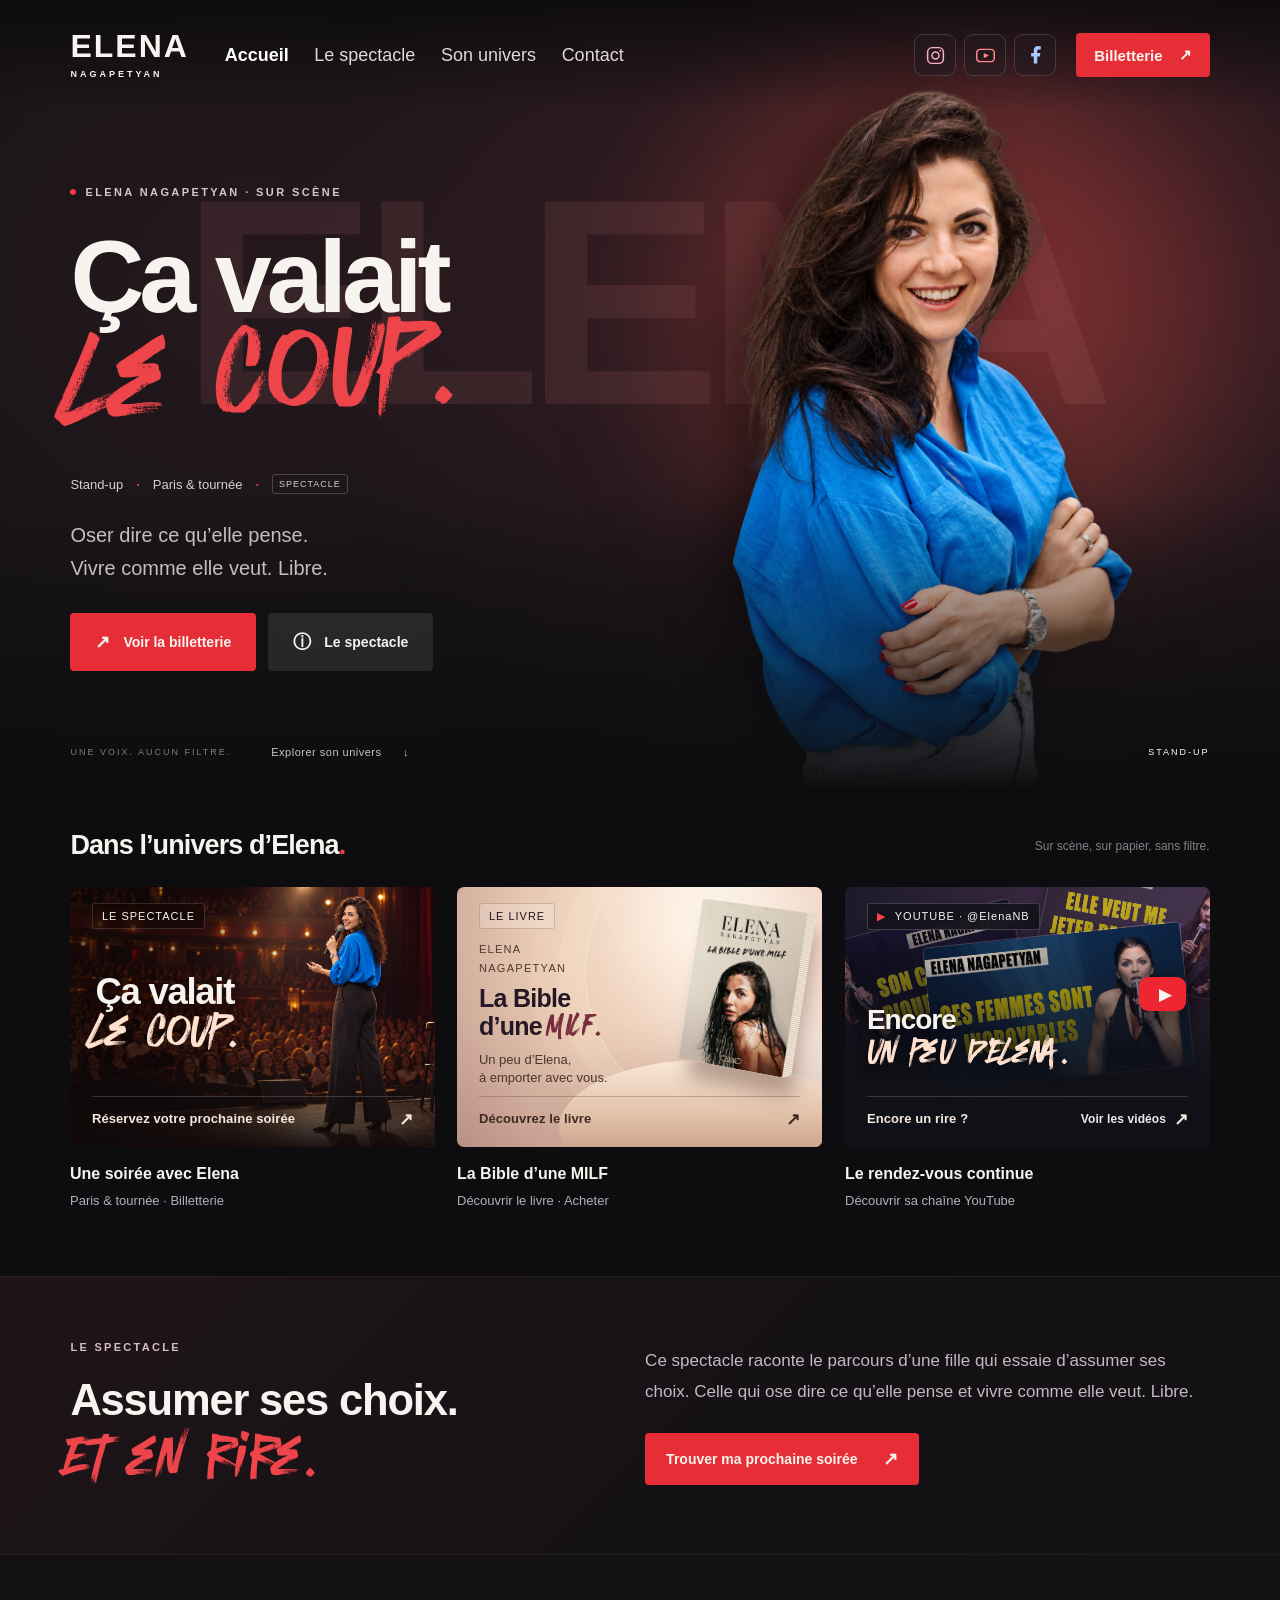
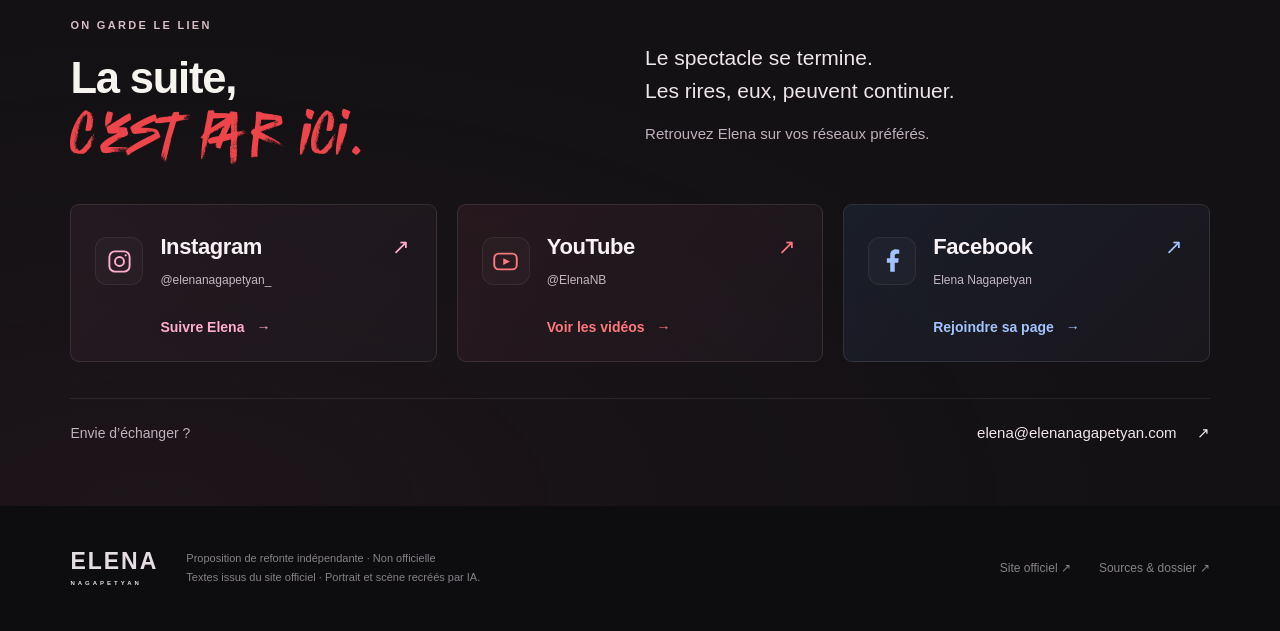
==== site/index.html @ 3b4ee620 "[Sol · GPT-6 · 19/09/2026] Agrandir la navigation et ajouter les réseaux en haut" ====
<!doctype html>
<html lang="fr"><head><meta charset="utf-8"><meta name="viewport" content="width=device-width,initial-scale=1"><meta name="robots" content="noindex,nofollow"><meta name="description" content="Une proposition créative autour de l’univers d’Elena Nagapetyan."><title>Elena — Ça valait le coup · Concept</title><link rel="stylesheet" href="style.css?v=header-10"></head>
<body>
<a class="skip" href="#spectacle">Aller au contenu</a>
<header><a class="brand" href="#accueil" aria-label="Elena, accueil">ELENA<span>NAGAPETYAN</span></a><nav aria-label="Navigation principale"><a class="active" href="#accueil">Accueil</a><a href="#spectacle">Le spectacle</a><a href="#univers">Son univers</a><a href="#contact">Contact</a></nav><div class="header-actions"><div class="header-socials" aria-label="Réseaux sociaux"><a class="header-social header-instagram" href="https://www.instagram.com/elenanagapetyan_/" target="_blank" rel="noopener noreferrer" aria-label="Elena sur Instagram" title="Elena sur Instagram"><svg aria-hidden="true" viewBox="0 0 24 24" fill="none" stroke="currentColor" stroke-width="1.7"><rect x="3" y="3" width="18" height="18" rx="5"/><circle cx="12" cy="12" r="4"/><circle cx="17.5" cy="6.5" r="1" fill="currentColor" stroke="none"/></svg></a><a class="header-social header-youtube" href="https://www.youtube.com/@ElenaNB" target="_blank" rel="noopener noreferrer" aria-label="Elena sur YouTube" title="Elena sur YouTube"><svg aria-hidden="true" viewBox="0 0 24 24" fill="none" stroke="currentColor" stroke-width="1.7"><rect x="2" y="5" width="20" height="14" rx="4"/><path d="m10 9 6 3-6 3Z" fill="currentColor" stroke="none"/></svg></a><a class="header-social header-facebook" href="https://www.facebook.com/p/Elena-Nagapetyan-100076068015422/" target="_blank" rel="noopener noreferrer" aria-label="Elena sur Facebook" title="Elena sur Facebook"><svg aria-hidden="true" viewBox="0 0 24 24" fill="none" stroke="currentColor" stroke-width="1.7"><path d="M14 21v-8h3l.5-4H14V7c0-1 .4-2 2-2h2V1.5A25 25 0 0 0 15 1c-3 0-5 2-5 5v3H7v4h3v8Z" fill="currentColor" stroke="none"/></svg></a></div><a class="tickets" href="https://linktr.ee/elenanb" target="_blank" rel="noopener noreferrer">Billetterie <span>↗</span></a></div></header>
<main><section class="hero" id="accueil"><div class="glow"></div><div class="backword" aria-hidden="true">ELENA</div><img class="portrait" src="assets/elena-hd.png" alt="Elena Nagapetyan" fetchpriority="high"><div class="hero-shade"></div><div class="hero-content"><p class="eyebrow"><span></span> ELENA NAGAPETYAN · SUR SCÈNE</p><h1><span>Ça valait</span><br><em>le coup.</em></h1><div class="metadata"><span>Stand-up</span><b>·</b><span>Paris & tournée</span><b>·</b><span class="tag">SPECTACLE</span></div><p class="intro">Oser dire ce qu’elle pense.<br>Vivre comme elle veut. Libre.</p><div class="actions"><a class="button primary" href="https://linktr.ee/elenanb" target="_blank" rel="noopener noreferrer"><span>↗</span> Voir la billetterie</a><a class="button secondary" href="#spectacle"><span>ⓘ</span> Le spectacle</a></div></div><div class="hero-bottom"><span>UNE VOIX. AUCUN FILTRE.</span><a href="#univers">Explorer son univers <span>↓</span></a><span class="index">STAND-UP</span></div></section>
<section class="catalog section" id="univers"><div class="section-heading"><h2>Dans l’univers d’Elena<span>.</span></h2><span>Sur scène, sur papier, sans filtre.</span></div><div class="cards"><a class="card stage" href="https://linktr.ee/elenanb" target="_blank" rel="noopener noreferrer"><div class="card-art"><span class="pill">LE SPECTACLE</span><img class="scene-photo" src="assets/elena-scene.png" alt="Illustration générée d’Elena debout sur scène face à une salle de spectacle" loading="lazy"><span class="scene-shade" aria-hidden="true"></span><div class="card-title">Ça valait<br><em>le coup.</em></div><span class="card-cta">Réservez votre prochaine soirée <span aria-hidden="true">↗</span></span></div><div class="card-caption"><h3>Une soirée avec Elena</h3><p>Paris & tournée · Billetterie</p></div></a><a class="card book" href="https://www.interforum.fr/Affiliations/accueil.do?refLivre=9782749964133&amp;refEditeur=132&amp;type=P" target="_blank" rel="noopener noreferrer"><div class="card-art"><span class="pill">LE LIVRE</span><span class="book-orbit" aria-hidden="true"></span><span class="book-plinth" aria-hidden="true"></span><div class="book-copy"><span>ELENA<br>NAGAPETYAN</span><strong>La Bible<br><span>d’une <em>MILF.</em></span></strong><small>Un peu d’Elena,<br>à emporter avec vous.</small></div><div class="book-object"><img src="assets/livre-couverture.jpg" alt="Couverture originale de La Bible d’une MILF, Elena Nagapetyan, éditions Michel Lafon" loading="lazy"></div><span class="card-cta">Découvrez le livre <span aria-hidden="true">↗</span></span></div><div class="card-caption"><h3>La Bible d’une MILF</h3><p>Découvrir le livre · Acheter</p></div></a><a class="card video" href="https://www.youtube.com/@ElenaNB" target="_blank" rel="noopener noreferrer"><div class="card-art"><div class="youtube-mosaic" aria-hidden="true"><img class="yt-back" src="assets/youtube-2.jpg" alt="" loading="lazy"><img class="yt-side" src="assets/youtube-3.jpg" alt="" loading="lazy"><img class="yt-front" src="assets/youtube-1.jpg" alt="" loading="lazy"></div><span class="video-shade" aria-hidden="true"></span><span class="pill youtube-label"><span>▶</span> YOUTUBE · @ElenaNB</span><span class="play" aria-hidden="true">▶</span><div class="video-type">Encore<br><em>un peu d’Elena.</em></div><span class="card-cta">Encore un rire ? <span class="cta-action">Voir les vidéos</span> <span aria-hidden="true">↗</span></span></div><div class="card-caption"><h3>Le rendez-vous continue</h3><p>Découvrir sa chaîne YouTube</p></div></a></div></section>
<section class="story section" id="spectacle"><div><p class="eyebrow">LE SPECTACLE</p><h2>Assumer ses choix.<br><em>Et en rire.</em></h2></div><div class="story-copy"><p>Ce spectacle raconte le parcours d’une fille qui essaie d’assumer ses choix. Celle qui ose dire ce qu’elle pense et vivre comme elle veut. Libre.</p><a class="button primary story-booking" href="https://linktr.ee/elenanb" target="_blank" rel="noopener noreferrer">Trouver ma prochaine soirée <span aria-hidden="true">↗</span></a></div></section>
<section class="contact section" id="contact"><div class="contact-heading"><p class="eyebrow">ON GARDE LE LIEN</p><h2>La suite,<br><em>c’est par ici.</em></h2></div><p class="contact-intro">Le spectacle se termine.<br>Les rires, eux, peuvent continuer.<span>Retrouvez Elena sur vos réseaux préférés.</span></p><div class="socials" aria-label="Retrouver Elena sur les réseaux sociaux"><a class="social-link social-instagram" href="https://www.instagram.com/elenanagapetyan_/" target="_blank" rel="noopener noreferrer"><span class="social-icon" aria-hidden="true"><svg viewBox="0 0 24 24" fill="none" stroke="currentColor" stroke-width="1.7"><rect x="3" y="3" width="18" height="18" rx="5"/><circle cx="12" cy="12" r="4"/><circle cx="17.5" cy="6.5" r="1" fill="currentColor" stroke="none"/></svg></span><span class="social-name">Instagram</span><span class="social-handle">@elenanagapetyan_</span><span class="social-arrow" aria-hidden="true">↗</span><span class="social-invite">Suivre Elena <span aria-hidden="true">→</span></span></a><a class="social-link social-youtube" href="https://www.youtube.com/@ElenaNB" target="_blank" rel="noopener noreferrer"><span class="social-icon" aria-hidden="true"><svg viewBox="0 0 24 24" fill="none" stroke="currentColor" stroke-width="1.7"><rect x="2" y="5" width="20" height="14" rx="4"/><path d="m10 9 6 3-6 3Z" fill="currentColor" stroke="none"/></svg></span><span class="social-name">YouTube</span><span class="social-handle">@ElenaNB</span><span class="social-arrow" aria-hidden="true">↗</span><span class="social-invite">Voir les vidéos <span aria-hidden="true">→</span></span></a><a class="social-link social-facebook" href="https://www.facebook.com/p/Elena-Nagapetyan-100076068015422/" target="_blank" rel="noopener noreferrer"><span class="social-icon" aria-hidden="true"><svg viewBox="0 0 24 24" fill="none" stroke="currentColor" stroke-width="1.7"><path d="M14 21v-8h3l.5-4H14V7c0-1 .4-2 2-2h2V1.5A25 25 0 0 0 15 1c-3 0-5 2-5 5v3H7v4h3v8Z" fill="currentColor" stroke="none"/></svg></span><span class="social-name">Facebook</span><span class="social-handle">Elena Nagapetyan</span><span class="social-arrow" aria-hidden="true">↗</span><span class="social-invite">Rejoindre sa page <span aria-hidden="true">→</span></span></a></div><div class="contact-mail"><span>Envie d’échanger ?</span><a class="email" href="mailto:elena@elenanagapetyan.com">elena@elenanagapetyan.com <span aria-hidden="true">↗</span></a></div></section>
</main><footer><a class="brand" href="#accueil">ELENA<span>NAGAPETYAN</span></a><p>Proposition de refonte indépendante · Non officielle<br>Textes issus du site officiel · Portrait et scène recréés par IA.</p><a href="https://www.elenanagapetyan.com/" target="_blank" rel="noopener noreferrer">Site officiel ↗</a><a href="dossier.html">Sources & dossier ↗</a></footer>
<script src="interactions.js?v=2" defer></script>
</body></html>
---- site/style.css ----
@font-face{font-family:Marker;src:url('assets/marker.woff2') format('woff2');font-display:swap}*{box-sizing:border-box}html{scroll-behavior:smooth;scroll-padding-top:110px}body{margin:0;background:#0d0d0f;color:#f7f4ef;font-family:Arial,Helvetica,sans-serif}a{color:inherit;text-decoration:none}a:focus-visible{outline:3px solid #ff575b;outline-offset:6px}header{height:102px;padding:0 5.5%;display:flex;align-items:center;gap:65px;position:absolute;inset:0 0 auto;z-index:5;background:linear-gradient(#09090bc9,transparent)}.brand{font-size:32px;font-weight:900;letter-spacing:2px;line-height:.9}.brand span{display:block;font-size:9px;letter-spacing:3px;margin-top:9px}nav{display:flex;gap:30px;align-items:center;font-size:13px;color:#c5c1c1}nav a:hover,nav .active{color:#fff}.tickets{margin-left:auto;background:#e72e37;padding:12px 20px;border-radius:4px;font-size:13px;font-weight:bold}.tickets span{margin-left:18px}.hero{height:790px;min-height:700px;position:relative;overflow:hidden;background:radial-gradient(ellipse at 75% 36%,#62252c 0%,#28191e 32%,#141316 62%)}.glow{position:absolute;right:5%;top:8%;height:530px;width:530px;border-radius:50%;background:#e85d4930;filter:blur(70px)}.backword{position:absolute;left:39%;top:150px;font-size:clamp(180px,24vw,400px);font-weight:900;letter-spacing:-20px;color:#c2787130;line-height:1}.portrait{position:absolute;height:880px;width:auto;right:6%;top:70px;filter:drop-shadow(-25px 15px 25px #0007)}.hero-shade{position:absolute;inset:0;background:linear-gradient(90deg,#0d0d0fa6 0%,transparent 65%),linear-gradient(0deg,#0d0d0f 0%,transparent 38%)}.hero-content{position:relative;padding:195px 5.5% 0;max-width:750px}.eyebrow{font-size:10px;font-weight:bold;letter-spacing:2.6px;color:#d5c7c9;display:flex;align-items:center;gap:9px}.eyebrow>span{width:6px;height:6px;background:#f03a44;border-radius:50%}h1{font-size:clamp(70px,7.7vw,118px);letter-spacing:-6px;line-height:1.02;margin:25px 0 25px}em{font-family:Marker,Georgia,serif;font-weight:400;font-style:normal;color:#ee454b}h1 em{font-size:1.04em;letter-spacing:-2px;display:inline-block;transform:rotate(-4deg)}.metadata{display:flex;gap:13px;align-items:center;color:#d7d0d1;font-size:12px}.metadata b{color:#e54248}.tag{border:1px solid #9c92935e;border-radius:3px;padding:4px 6px;font-size:9px;letter-spacing:1px}.intro{font-size:18px;line-height:1.65;color:#c4bec0;margin:24px 0}.actions{display:flex;gap:12px}.button{display:inline-flex;align-items:center;gap:13px;padding:16px 22px;border-radius:4px;font-size:13px;font-weight:bold;transition:transform .2s,background .2s}.button:hover{transform:translateY(-3px)}.primary{background:#e72e37}.primary:hover,.tickets:hover{background:#ff4048}.secondary{background:#ffffff18;backdrop-filter:blur(8px)}.button span{font-size:18px}.hero-bottom{position:absolute;bottom:32px;left:5.5%;right:5.5%;display:flex;justify-content:space-between;align-items:center;color:#817b80;font-size:9px;letter-spacing:2px}.hero-bottom a{color:#ccc2c6;letter-spacing:.5px;font-size:11px}.hero-bottom a span{margin-left:18px}.index{color:#fff}.index i{font-style:normal;color:#51484d;margin:0 8px}.section{padding:40px 5.5% 65px}.section-heading{display:flex;align-items:center;justify-content:space-between;margin-bottom:26px}h2{font-size:27px;letter-spacing:-.9px;margin:0}.section-heading h2 span{color:#f13c46}.section-heading>span{color:#858187;font-size:12px}.cards{display:grid;grid-template-columns:repeat(3,1fr);gap:22px}.card{min-width:0}.card-art{height:250px;position:relative;overflow:hidden;border-radius:7px;transition:transform .3s,box-shadow .3s}.card:hover .card-art{transform:translateY(-6px);box-shadow:0 15px 40px #0006}.pill{position:absolute;top:18px;left:18px;background:#0005;backdrop-filter:blur(8px);border:1px solid #ffffff25;border-radius:3px;padding:6px 8px;font-size:8px;letter-spacing:1.5px;z-index:2}.stage .card-art{background:radial-gradient(ellipse at right,#81413e,#33212a 70%)}.stage img{position:absolute;height:395px;right:0;top:20px}.card-title{position:absolute;left:22px;bottom:33px;font-weight:900;font-size:37px;letter-spacing:-1.4px;line-height:1}.card-title em{font-size:44px;color:#ffcebd}.round{position:absolute;bottom:17px;right:17px;border-radius:50%;border:1px solid #fff6;width:29px;height:29px;display:grid;place-items:center;font-size:16px}.book .card-art{background:#d9b8cd;color:#231823}.book .pill{background:#ffffff35;border-color:#23182330}.book-small{position:absolute;top:70px;left:24px;font-size:9px;font-weight:bold;letter-spacing:2px}.book-type{position:absolute;left:24px;top:98px;font-size:40px;font-weight:900;letter-spacing:-2px;line-height:1.05}.book-type em{color:#903751;font-size:48px}.book-type>span{position:absolute;left:260px;top:-5px;font-size:100px;transform:rotate(-20deg);color:#9f68885c}.book .round{border-color:#23182350}.video .card-art{background:repeating-linear-gradient(125deg,transparent 0 30px,#ffffff03 30px 31px),radial-gradient(ellipse at 80% 10%,#71492c,#241c1c)}.play{position:absolute;right:30px;top:60px;width:70px;height:70px;border-radius:50%;border:1px solid #fff5;background:#ffffff0a;display:grid;place-items:center;font-size:24px;padding-left:5px}.video-type{position:absolute;bottom:35px;left:24px;font-size:27px;font-weight:800;letter-spacing:-1px}.video-type em{font-size:33px;color:#e3bb91}.card-caption h3{font-size:14px;margin:18px 0 8px}.card-caption p{font-size:11px;margin:0;color:#8f8990}.story{display:grid;grid-template-columns:1fr 1fr;gap:60px;border-top:1px solid #ffffff0c;padding-top:65px;padding-bottom:75px}.story h2{font-size:44px;line-height:1.2;margin-top:20px}.story h2 em{font-size:53px}.story-copy{padding-top:20px;max-width:510px}.story-copy p{font-size:17px;line-height:1.9;color:#aca6ac}.text-link{display:inline-flex;gap:30px;font-size:13px;border-bottom:1px solid #e33c4259;padding:15px 0}.contact{background:#151416;padding-top:50px;display:grid;grid-template-columns:1fr auto;align-items:center;gap:25px}.contact h2{font-size:36px;margin-top:20px}.contact h2 em{font-size:43px}.socials{display:flex;gap:25px;font-size:13px;color:#c9c1c9}.socials a:hover,.text-link:hover{color:#ff575b}.email{font-size:12px;color:#a69ea8;grid-column:2}footer{display:flex;align-items:center;gap:32px;padding:40px 5.5%;color:#878089;font-size:10px}footer .brand{font-size:23px;color:#e5dce4}footer .brand span{font-size:6px}footer p{line-height:1.8;margin-right:auto}.skip{position:absolute;top:-80px;z-index:10;background:#fff;color:#111;padding:15px}.skip:focus{top:0}@media(min-width:1600px){.hero-content{padding-top:210px}.portrait{right:12%}.hero{height:860px}}@media(max-width:900px){header{gap:30px}nav{gap:18px}.portrait{right:-15%;opacity:.8}.hero-content{max-width:620px}.card-art{height:220px}.book-type{font-size:30px}.book-type em{font-size:36px}.stage img{right:-35px}.card-title{font-size:28px}.card-title em{font-size:35px}.video-type{font-size:23px}.video-type em{font-size:28px}.play{right:20px;top:55px;width:50px;height:50px}.contact{grid-template-columns:1fr}.email{grid-column:1}}@media(max-width:620px){header{height:85px;padding:0 6%;gap:0}.brand{font-size:27px}nav{display:none}.tickets{padding:11px 14px}.hero{height:790px;min-height:0}.portrait{height:640px;right:-35px;top:75px;opacity:.8}.backword{top:140px;left:4%;font-size:155px;letter-spacing:-10px}.hero-shade{background:linear-gradient(0deg,#0d0d0f 5%,#0d0d0fbb 40%,transparent 85%),linear-gradient(90deg,#0d0d0f55,transparent)}.hero-content{padding:350px 6% 0}h1{font-size:69px;letter-spacing:-3px;margin:18px 0}.eyebrow{font-size:8px;letter-spacing:1.8px}.intro{font-size:15px;margin:18px 0}.metadata{font-size:10px;gap:9px}.button{padding:13px 14px;font-size:11px}.hero-bottom{bottom:16px;left:6%;right:6%}.hero-bottom>span:first-child{display:none}.hero-bottom a{font-size:10px}.section{padding:35px 6% 45px}.section-heading{align-items:start;gap:10px}.section-heading h2{font-size:23px}.section-heading>span{display:none}.cards{display:flex;overflow-x:auto;scroll-snap-type:x mandatory;gap:15px;padding:8px 0 18px}.card{flex:0 0 85%;scroll-snap-align:start}.card-art{height:225px}.stage img{right:0}.card-title{font-size:35px}.book-type{font-size:36px}.book-type em{font-size:45px}.story{grid-template-columns:1fr;gap:8px}.story h2{font-size:35px}.story h2 em{font-size:43px}.story-copy p{font-size:15px}.contact h2{font-size:28px}.contact h2 em{font-size:34px}.socials{gap:22px;font-size:12px}footer{flex-wrap:wrap;gap:20px;padding:30px 6%}footer p{flex-basis:65%;font-size:9px}}@media(prefers-reduced-motion:reduce){html{scroll-behavior:auto}*{transition:none!important}}

/* Catalogue : scène, couverture originale et chaîne YouTube. */
.stage img.scene-photo{inset:0;width:100%;height:100%;object-fit:cover;object-position:center;filter:none}
.scene-shade{position:absolute;inset:0;background:linear-gradient(0deg,#100909b8,transparent 65%),linear-gradient(90deg,#160b0b55,transparent 65%)}
.stage .card-title{font-size:31px;bottom:24px;text-shadow:0 2px 18px #0008}.stage .card-title em{font-size:40px}
.book .card-art{background:radial-gradient(ellipse at 65% 15%,#ffeddb 0%,#e8c8b2 50%,#b88f85 100%);isolation:isolate}
.book .card-art::before{content:"";position:absolute;width:270px;height:360px;right:-70px;top:-105px;transform:rotate(-26deg);background:linear-gradient(90deg,transparent,#fff8,transparent);filter:blur(15px)}
.book-orbit{position:absolute;width:295px;height:295px;border:1px solid #f8e9d9b3;border-radius:50%;left:35%;top:-62px;box-shadow:0 0 0 27px #f5e7d027,0 0 0 54px #f5e7d015}
.book-plinth{position:absolute;right:-8%;bottom:-72px;width:80%;height:135px;border-radius:50%;background:linear-gradient(#f8e8d7 0%,#e0bda5 45%,#a57967);box-shadow:0 -12px 35px #7e4e5b17}
.book-copy{position:absolute;left:22px;top:74px;width:43%;z-index:2}.book-copy>span{font-size:8px;line-height:1.5;letter-spacing:2.2px;color:#644943}.book-copy strong{display:block;font-size:25px;line-height:1.05;letter-spacing:-.8px;margin:14px 0 12px}.book-copy em{font-size:31px;color:#863846}.book-copy small{display:block;font-size:10px;line-height:1.5;color:#70534c}
.book-object{position:absolute;right:12%;top:24px;height:195px;aspect-ratio:400/604;transform:perspective(750px) rotateY(-13deg) rotateZ(9deg);transform-style:preserve-3d;box-shadow:12px 17px 18px #56332863;transition:transform .35s}
.book-object::after{content:"";position:absolute;top:2px;bottom:0;left:100%;width:9px;background:repeating-linear-gradient(0deg,#f6eddf 0 1px,#d9c8b5 1px 2px);transform:skewY(-20deg);transform-origin:left;border-radius:0 2px 3px 0}
.book-object img{display:block;width:100%;height:100%;border-radius:2px;position:relative;z-index:1;box-shadow:inset 3px 0 5px #0003}
.book:hover .book-object{transform:perspective(750px) rotateY(-7deg) rotateZ(5deg) translateY(-3px)}
.video .card-art{background:radial-gradient(ellipse at top right,#543354,#141725 80%)}
.youtube-mosaic{position:absolute;inset:0}.youtube-mosaic img{position:absolute;aspect-ratio:720/404;object-fit:cover;border-radius:5px;border:1px solid #ffffff36;box-shadow:0 8px 20px #0008}
.yt-back{width:62%;left:-12%;top:36px;transform:rotate(-14deg);opacity:.65}.yt-side{width:59%;right:-13%;top:-22px;transform:rotate(12deg);opacity:.65}.yt-front{width:71%;left:23%;top:47px;transform:rotate(-6deg)}
.video-shade{position:absolute;inset:0;background:linear-gradient(0deg,#101017 0%,#101017dd 15%,#10101700 65%)}
.youtube-label{background:#13121add;border-color:#ffffff30}.youtube-label>span{color:#ff424b;margin-right:5px}
.video .play{width:47px;height:34px;right:24px;top:auto;bottom:92px;border-radius:9px;background:#ed2632;border:0;box-shadow:0 5px 20px #0007;font-size:17px}
.video .video-type{bottom:24px;font-size:26px}.video .video-type em{font-size:31px;color:#e8c0b0}
@media(max-width:1100px) and (min-width:621px){.book-object{right:10%;height:160px;top:33px}.book-copy{left:16px;top:64px}.book-copy strong{font-size:19px}.book-copy em{font-size:25px}.book-copy small{font-size:9px}.book-copy>span{font-size:7px;letter-spacing:1px}.stage .card-title{font-size:26px}.stage .card-title em{font-size:33px}.video .video-type{font-size:23px}.video .video-type em{font-size:26px}}
@media(max-width:620px){.book-object{height:172px;top:26px;right:10%}.book-copy{left:18px;top:64px}.book-copy strong{font-size:22px;margin:12px 0}.book-copy em{font-size:28px}.book-copy>span{font-size:7px}.book-copy small{font-size:9px}.video .video-type{font-size:24px}.video .video-type em{font-size:29px}.stage .card-title{font-size:28px}.stage .card-title em{font-size:35px}}

/* Garder le haut du plan original visible dans tous les formats de carte. */
.stage img.scene-photo{object-position:center top}

/* Invitations discrètes, intégrées au bas de chaque visuel. */
.card-cta{position:absolute;z-index:3;left:22px;right:22px;bottom:15px;display:flex;align-items:center;gap:8px;min-height:25px;font-size:10px;line-height:1.4;font-weight:500;letter-spacing:.1px;color:#f5e8df;border-top:1px solid #ffffff29;padding-top:9px}
.card-cta>span:last-child{margin-left:auto;font-size:17px;line-height:1;transition:transform .2s}
.card:hover .card-cta>span:last-child,.card:focus-visible .card-cta>span:last-child{transform:translate(2px,-2px)}
.stage .card-title{bottom:56px;font-size:28px}.stage .card-title em{font-size:36px;color:#ffe1cf}
.stage .scene-shade{background:linear-gradient(0deg,#100909f2 0%,#10090999 25%,transparent 65%),linear-gradient(90deg,#160b0b66,transparent 65%)}
.book .card-cta{color:#51352e;border-color:#67443935}.book-object{height:172px;top:19px}.book-copy{top:61px}.book-copy strong{margin:10px 0}.book-copy small{font-size:9px;line-height:1.4}.book-plinth{bottom:-48px}
.video .video-shade{background:linear-gradient(0deg,#101017 0%,#101017f5 20%,#101017a6 44%,transparent 78%)}
.video .video-type{bottom:57px;font-size:24px;text-shadow:0 2px 14px #000b}.video .video-type em{font-size:29px;color:#ffe1cf}.video .play{bottom:104px}.cta-action{color:#cfc4ca;font-size:9px;margin-left:auto}.video .card-cta>span:last-child{margin-left:0}
@media(max-width:1100px) and (min-width:621px){.card-cta{left:16px;right:16px;font-size:9px}.book-object{height:140px;top:24px}.book-copy{top:58px}.book-copy strong{font-size:18px;margin:8px 0}.book-copy em{font-size:23px}.book-copy small{font-size:8px}.stage .card-title{font-size:24px}.stage .card-title em{font-size:31px}.video .video-type{font-size:21px}.video .video-type em{font-size:25px}.cta-action{font-size:8px}}
@media(max-width:620px){.card-cta{left:18px;right:18px;font-size:9px;bottom:14px}.book-object{height:153px;top:18px}.book-copy{top:57px}.book-copy strong{font-size:20px;margin:9px 0}.book-copy em{font-size:25px}.book-copy small{font-size:8px}.stage .card-title{bottom:55px;font-size:26px}.stage .card-title em{font-size:33px}.video .video-type{bottom:56px;font-size:23px}.video .video-type em{font-size:27px}.video .play{bottom:105px;width:41px;height:30px}.cta-action{font-size:8px}}

/* Une même largeur de composition, y compris sur écran ultralarge. */
:root{--page-gutter:max(5.5vw,calc((100vw - 1280px)/2))}
header,.section,footer{padding-inline:var(--page-gutter)}
.hero{height:auto;min-height:790px;padding-bottom:115px}
.hero-content{margin-left:var(--page-gutter);padding:195px 0 0;width:min(600px,calc(100% - var(--page-gutter) * 2));max-width:none}
.hero h1>span,.hero h1>em{white-space:nowrap}
.portrait{right:calc(var(--page-gutter) + 8px)}
.hero-bottom{left:var(--page-gutter);right:var(--page-gutter)}
.backword{left:calc(50% - 160px);font-size:clamp(180px,24vw,360px)}
.glow{right:var(--page-gutter)}
.story{column-gap:48px}
@media(min-width:1600px){.hero-content{padding-top:195px}.hero{min-height:790px}}
@media(min-width:621px) and (max-width:1000px){
 .cards{display:flex;overflow-x:auto;scroll-snap-type:x mandatory;padding:8px 0 18px;gap:20px}
 .card{flex:0 0 320px;scroll-snap-align:start}.card-art{height:235px}
 .portrait{right:-8%;opacity:.8}.hero h1{font-size:clamp(76px,10vw,100px)}
}
@media(max-width:620px){
 :root{--page-gutter:6vw}
 .hero{min-height:790px;padding-bottom:85px}
 .hero-content{padding-top:350px;width:calc(100% - var(--page-gutter) * 2)}
 .hero h1{font-size:clamp(53px,17.7vw,69px)}
 .portrait{right:-35px}.backword{left:4%;font-size:155px}
 .story{gap:8px}
}

/* Lecture mobile en continu : les trois cartes suivent le défilement vertical. */
@media(max-width:760px){
 .cards{display:grid;grid-template-columns:minmax(0,1fr);gap:30px;overflow:visible;scroll-snap-type:none;padding:0;max-width:480px;margin-inline:auto}
 .card{width:100%;min-width:0;scroll-snap-align:none}
 .card-art{height:auto;min-height:225px;aspect-ratio:1.5}
 .card-caption h3{font-size:16px;margin-top:15px}.card-caption p{font-size:12px;line-height:1.5}
 .card-cta{font-size:11px;min-height:32px;bottom:15px}.cta-action{font-size:10px}
 .stage .card-title{bottom:65px;font-size:29px}.stage .card-title em{font-size:37px}
 .video .video-type{bottom:66px;font-size:26px}.video .video-type em{font-size:30px}
 .video .play{bottom:116px}
 .book-object{height:64%;top:7%;right:10%}.book-copy{top:25%;left:18px}
 .book-copy strong{font-size:24px;margin:10px 0}.book-copy em{font-size:30px}.book-copy small{font-size:10px}.book-copy>span{font-size:8px}
 .story{grid-template-columns:1fr;gap:8px}
}
@media(hover:none){
 .card:hover .card-art{transform:none;box-shadow:none}
 .book:hover .book-object{transform:perspective(750px) rotateY(-13deg) rotateZ(9deg)}
 .button:hover{transform:none}
 .card:active .card-art{filter:brightness(.95)}
 .button:active,.tickets:active{filter:brightness(.92)}
}
@media(max-width:760px){.book-copy strong{font-size:22px;margin:7px 0}.book-copy em{font-size:28px}.book-copy small{font-size:9px}}
/* Rééquilibrer le poids visuel du titre et du portrait sur ordinateur. */
@media(min-width:1101px){
 :root{--page-gutter:max(5.5vw,calc((100vw - 1440px)/2))}
 .hero{background:radial-gradient(ellipse 650px 550px at calc(50% - 390px) 35%,#46222c55,transparent 90%),radial-gradient(ellipse 820px 650px at calc(50% + 350px) 35%,#62252c 0%,#28191e 50%,#141316 85%)}
 .hero-content{width:min(660px,calc(100% - var(--page-gutter) * 2));padding-top:175px}
 .hero h1{font-size:clamp(90px,8vw,132px);line-height:1.05;margin-top:25px;margin-bottom:30px;letter-spacing:-5px}
 .hero h1 em{transform:rotate(-3deg);transform-origin:left center;padding-left:10px}
 .hero .intro{font-size:20px;line-height:1.65;margin:25px 0 28px}
 .hero .metadata{font-size:13px}.hero .eyebrow{font-size:11px;letter-spacing:2.4px}
 .hero .button{padding:17px 25px;font-size:14px}
 .portrait{height:850px;right:calc(var(--page-gutter) + 65px);top:85px}
 .backword{left:50%;top:155px;transform:translateX(-50%);font-size:clamp(230px,23vw,370px);color:#c2787121;letter-spacing:-16px}
 .hero-shade{background:linear-gradient(0deg,#0d0d0f 0%,transparent 38%)}
 .hero-bottom{justify-content:flex-start;gap:40px}.hero-bottom .index{margin-left:auto}
}
@media(min-width:1600px){
 .card-art{height:280px}.book-object{height:195px;top:22px}.book-copy{top:72px}
 .book-copy strong{font-size:28px}.book-copy em{font-size:34px}.book-copy small{font-size:10px}
 .card-cta{font-size:11px}.cta-action{font-size:10px}
 .stage .card-title{font-size:31px}.stage .card-title em{font-size:40px}
 .video .video-type{font-size:27px}.video .video-type em{font-size:33px}
}
/* Dimensionner les textes selon la carte, pas selon la largeur de l'écran. */
.card{container-type:inline-size}
.card .card-art{height:clamp(260px,65cqw,310px);min-height:0;aspect-ratio:auto}
.card .pill{font-size:11px;letter-spacing:1px;padding:6px 9px;top:16px;left:6%}
.stage .card-title{left:7%;top:49%;bottom:auto;width:57%;transform:translateY(-50%);font-size:clamp(32px,10cqw,48px);line-height:1.08;letter-spacing:-1.3px}
.stage .card-title em{font-size:1.14em;white-space:nowrap}
.stage .scene-shade{background:linear-gradient(0deg,#100909f2,transparent 40%),linear-gradient(90deg,#100909a6 0%,#10090959 40%,transparent 70%)}
.card .card-cta{left:6%;right:6%;bottom:17px;font-size:13px;font-weight:600;min-height:34px;padding-top:11px;line-height:1.4}
.card .cta-action{font-size:12px;color:#f1e6ee}
.card .card-caption h3{font-size:16px}.card .card-caption p{font-size:13px;line-height:1.5;color:#b6aeb8}
.book .book-copy{left:6%;top:23%;width:45%}
.book .book-copy>span{font-size:11px;line-height:1.45;letter-spacing:1.3px;color:#4d3932}
.book .book-copy strong{font-size:clamp(25px,6.8cqw,32px);line-height:1.08;margin:12px 0;letter-spacing:-.7px}
.book .book-copy strong>span{white-space:nowrap}
.book .book-copy em{font-size:1.14em;color:#772d3e}
.book .book-copy small{font-size:clamp(13px,3.2cqw,15px);line-height:1.4;font-weight:500;color:#48362f}
.book .book-object{right:7%;top:7%;height:63%}
.book .card-cta{color:#3e2822;border-color:#67443955}
.video .video-type{left:6%;bottom:76px;font-size:clamp(28px,7.6cqw,35px);line-height:1.12}
.video .video-type em{font-size:1.13em}
.video .play{bottom:136px}
.video .video-shade{background:linear-gradient(0deg,#101017 0%,#101017ed 25%,#10101799 50%,transparent 85%)}
@container(max-width:330px){
 .card .pill{font-size:10px}
 .card .card-cta{font-size:12px}.card .cta-action{font-size:11px}
 .book .book-copy strong{font-size:23px}.book .book-copy>span{font-size:10px}.book .book-copy small{font-size:12px}
 .book .book-object{right:4%;height:57%;top:10%}
 .stage .card-title{font-size:30px}
}
.book .book-copy{top:20%}.book .book-copy strong{margin:8px 0}
/* Deux séquences éditoriales alignées, puis les réseaux au premier plan. */
.story,.contact{grid-template-columns:minmax(0,.95fr) minmax(0,1.05fr);column-gap:64px;padding-top:64px;padding-bottom:64px;align-items:center;background:#131114}
.story{background:linear-gradient(135deg,#1f1519 0%,#131114 65%);border-top:1px solid #ffffff0d}
.story .eyebrow,.contact .eyebrow{font-size:11px;letter-spacing:2.3px;color:#d7bdc4;margin:0 0 22px}
.story h2,.contact h2{font-size:clamp(32px,3.4vw,46px);line-height:1.15;margin:0;letter-spacing:-1.2px}
.story h2 em,.contact h2 em{display:inline-block;font-size:1.2em;margin-top:5px}
.story-copy{padding:0;max-width:580px}.story-copy p{margin:0 0 26px;font-size:17px;line-height:1.85;color:#c3b9c2}
.story-booking{font-size:14px;padding:15px 21px;gap:25px}
.contact{border-top:1px solid #ffffff0c;row-gap:36px;background:radial-gradient(ellipse at 12% 100%,#3b202a40,transparent 60%),#131114}
.contact-intro{font-size:21px;line-height:1.6;color:#eee5e9;margin:0}.contact-intro>span{display:block;margin-top:14px;font-size:15px;color:#bfb1bc}
.contact .socials{grid-column:1/-1;display:grid;grid-template-columns:repeat(3,minmax(0,1fr));gap:20px}
.socials .social-link{--social-color:#ffadcd;position:relative;display:grid;grid-template-columns:48px minmax(0,1fr) 20px;grid-template-rows:auto auto auto;column-gap:17px;align-items:center;min-height:158px;padding:26px 24px 22px;border-radius:9px;border:1px solid #ffffff1a;background:linear-gradient(135deg,#34222d77,#211c2380);color:#f8f1f5;transition:transform .2s,border-color .2s,background .2s}
.socials .social-youtube{--social-color:#ff787e;background:linear-gradient(135deg,#3b1f2877,#211c2380)}
.socials .social-facebook{--social-color:#a2c3ff;background:linear-gradient(135deg,#222d4277,#211c2380)}
.social-icon{grid-column:1;grid-row:1/3;display:grid;place-items:center;width:48px;height:48px;color:var(--social-color);background:#ffffff06;border:1px solid #ffffff12;border-radius:12px}.social-icon svg{width:27px;height:27px}
.social-name{grid-column:2;grid-row:1;font-size:22px;font-weight:700;letter-spacing:-.4px}.social-handle{grid-column:2;grid-row:2;font-size:12px;color:#c3b6c0;overflow-wrap:anywhere;margin-top:5px;line-height:1.4}
.social-arrow{grid-column:3;grid-row:1;font-size:21px;color:var(--social-color)}
.social-invite{grid-column:2/4;grid-row:3;font-size:14px;font-weight:600;color:var(--social-color);margin-top:24px;display:flex;align-items:center;gap:12px}.social-invite>span{transition:transform .2s}
.socials .social-link:hover,.socials .social-link:focus-visible{transform:translateY(-3px);border-color:var(--social-color);color:#fff}.social-link:hover .social-invite>span{transform:translateX(4px)}
.contact-mail{grid-column:1/-1;display:flex;justify-content:space-between;align-items:center;gap:20px;padding-top:25px;border-top:1px solid #ffffff14;font-size:14px;color:#bfb1bc}
.contact .email{display:inline-flex;align-items:center;gap:20px;font-size:15px;color:#f0e5ec;overflow-wrap:anywhere}.email:hover{color:#ffadcd}
footer{padding-top:32px;padding-bottom:32px;gap:28px;font-size:12px}footer p{font-size:11px}
@media(max-width:1100px){
 .story,.contact{column-gap:35px}.socials .social-link{padding:23px 17px;column-gap:12px;grid-template-columns:38px minmax(0,1fr) 16px}.social-icon{width:38px;height:38px}.social-icon svg{width:24px;height:24px}.social-name{font-size:20px}.social-handle{font-size:11px}.social-invite{font-size:13px}.contact .socials{gap:13px}
}
@media(max-width:760px){
 .story,.contact{grid-template-columns:minmax(0,1fr);gap:27px;padding-top:42px;padding-bottom:42px}
 .story h2,.contact h2{font-size:35px}.story .eyebrow,.contact .eyebrow{font-size:10px;margin-bottom:18px}
 .story-copy p{font-size:16px;line-height:1.8;margin-bottom:23px}.story-booking{font-size:13px}
 .contact-intro{font-size:19px}.contact-intro>span{font-size:14px;margin-top:10px}
 .contact .socials{grid-template-columns:minmax(0,1fr);gap:14px}
 .socials .social-link{min-height:138px;padding:22px;grid-template-columns:46px minmax(0,1fr) 20px;column-gap:17px}
 .social-icon{width:46px;height:46px}.social-name{font-size:22px}.social-handle{font-size:12px}.social-invite{font-size:14px;margin-top:19px}
 .contact-mail{flex-direction:column;align-items:flex-start;gap:12px;padding-top:23px}.contact .email{font-size:14px;gap:14px}
 footer{gap:20px}footer p{font-size:10px;flex:1 1 180px}footer>a:not(.brand){font-size:12px}
}
@media(hover:none){.socials .social-link:hover{transform:none}.socials .social-link:active{background:#30232d}}
/* Navigation plus lisible et réseaux regroupés avec la billetterie. */
header{gap:clamp(24px,2.8vw,44px);height:110px}
header nav{display:flex;gap:clamp(20px,2vw,30px);font-size:18px;font-weight:500;color:#e1d7df;white-space:nowrap}
header nav a{display:inline-flex;align-items:center;min-height:44px;padding-block:10px}
header nav a:hover{color:#ffb1bb}header nav a.active{font-weight:700}
.header-actions{display:flex;align-items:center;gap:20px;margin-left:auto;flex-shrink:0}
.header-socials{display:flex;gap:8px;align-items:center}
.header-social{display:grid;place-items:center;width:42px;height:42px;border-radius:9px;border:1px solid #ffffff26;background:#211b2380;color:#e7d8e4;transition:background .2s,border-color .2s,transform .2s}
.header-social svg{width:21px;height:21px}.header-instagram{color:#ffadcd}.header-youtube{color:#ff858a}.header-facebook{color:#a9c8ff}
.header-social:hover{background:#44303b;border-color:currentColor;transform:translateY(-2px)}
header .tickets{margin-left:0;display:inline-flex;align-items:center;justify-content:center;min-height:44px;padding:13px 18px;font-size:15px;white-space:nowrap}
header .tickets span{margin-left:16px}
@media(min-width:1800px){header nav{font-size:20px;gap:32px}.header-social{width:44px;height:44px}.header-social svg{width:23px;height:23px}header .tickets{font-size:16px}}
@media(min-width:1001px) and (max-width:1200px){header{gap:22px}header nav{font-size:16px;gap:18px}.header-actions{gap:13px}.header-socials{gap:6px}header .tickets{font-size:14px;padding-inline:15px}}
@media(min-width:621px) and (max-width:1000px){
 header{height:140px;display:grid;grid-template-columns:auto 1fr;row-gap:4px;padding-top:16px;padding-bottom:8px}
 header nav{grid-column:1/-1;grid-row:2;justify-content:center;font-size:17px;gap:32px}
 .header-actions{grid-column:2;grid-row:1}.portrait{top:135px}
}
@media(max-width:620px){
 header{display:grid;grid-template-columns:1fr;height:140px;gap:14px;padding-top:18px;padding-bottom:12px;background:linear-gradient(#09090bea,#09090b77,transparent)}
 header .brand{font-size:27px;justify-self:start}header nav{display:none}
 .header-actions{width:100%;justify-content:space-between;margin-left:0;gap:12px}
 .header-socials{gap:8px}.header-social{width:44px;height:44px}.header-social svg{width:22px;height:22px}
 header .tickets{font-size:14px;padding:12px 15px}.portrait{top:135px}
}
@media(hover:none){.header-social:hover{transform:none}.header-social:active{background:#44303b}}
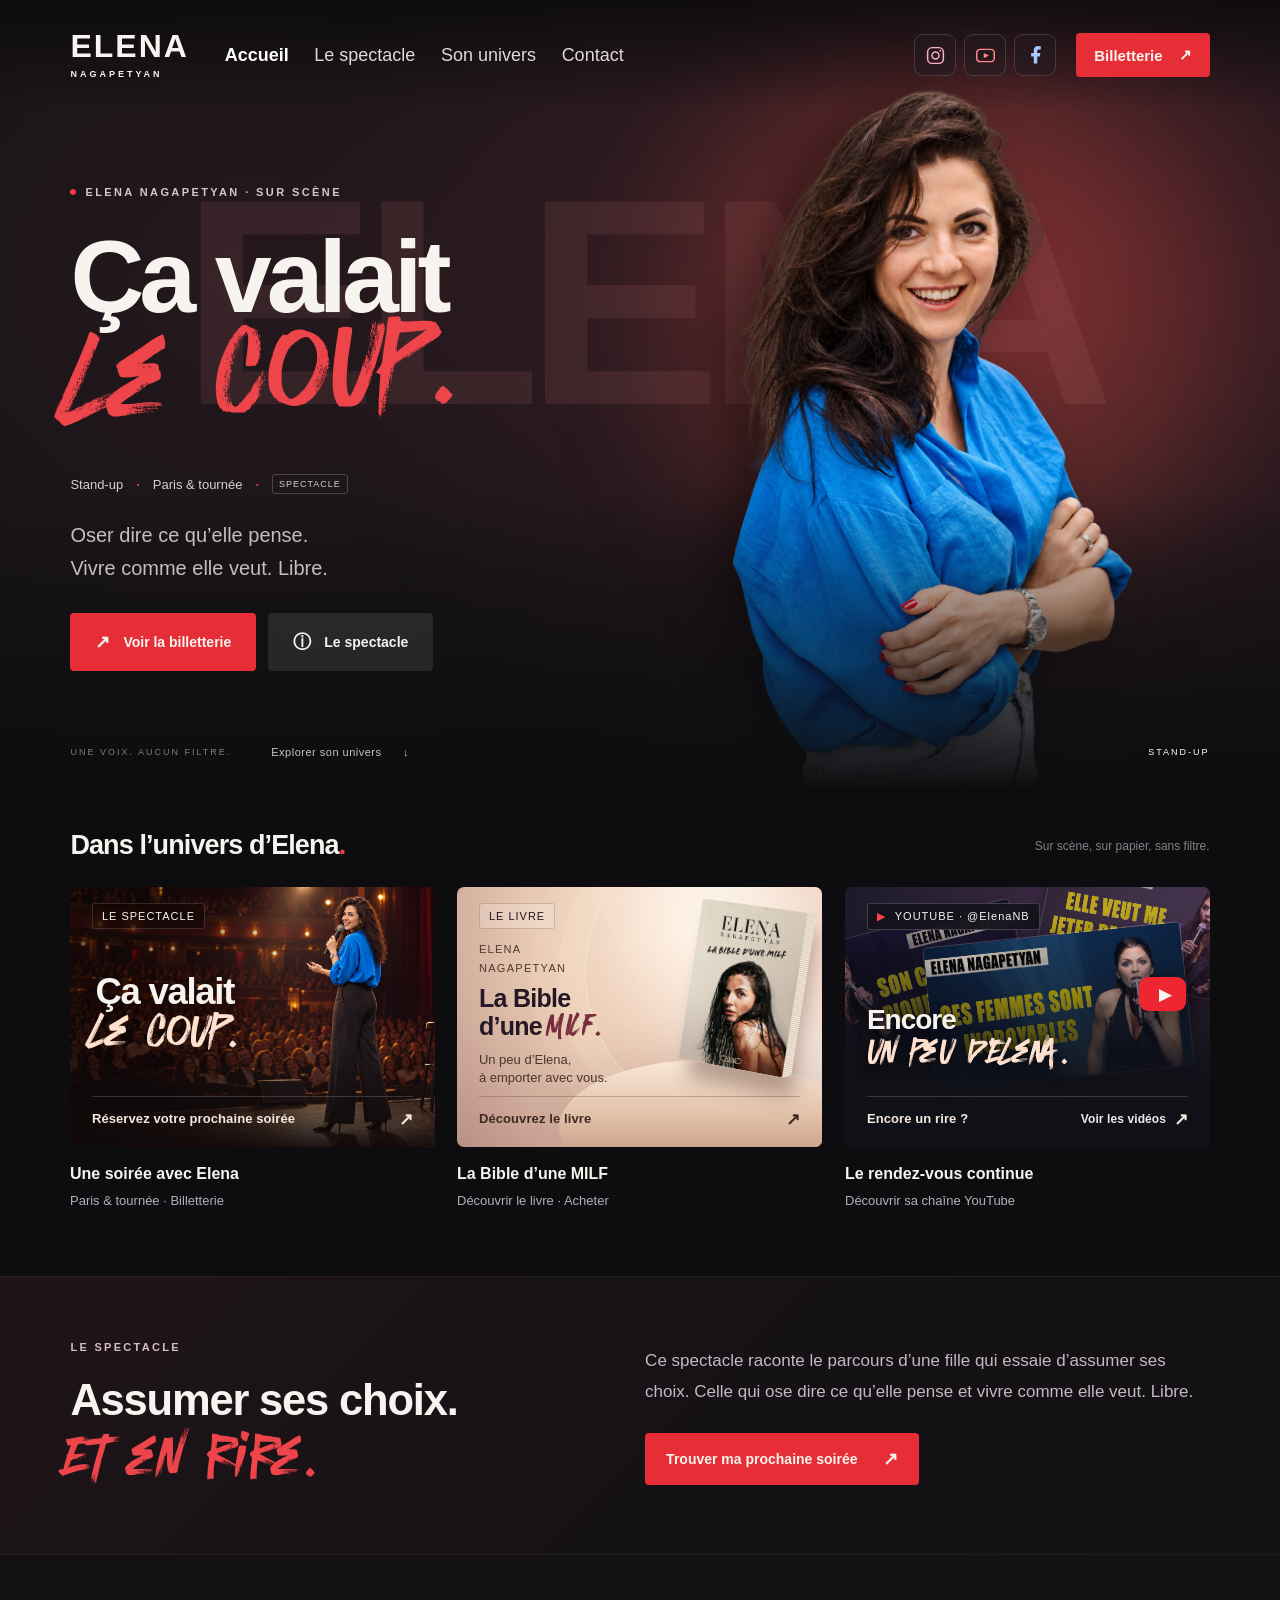
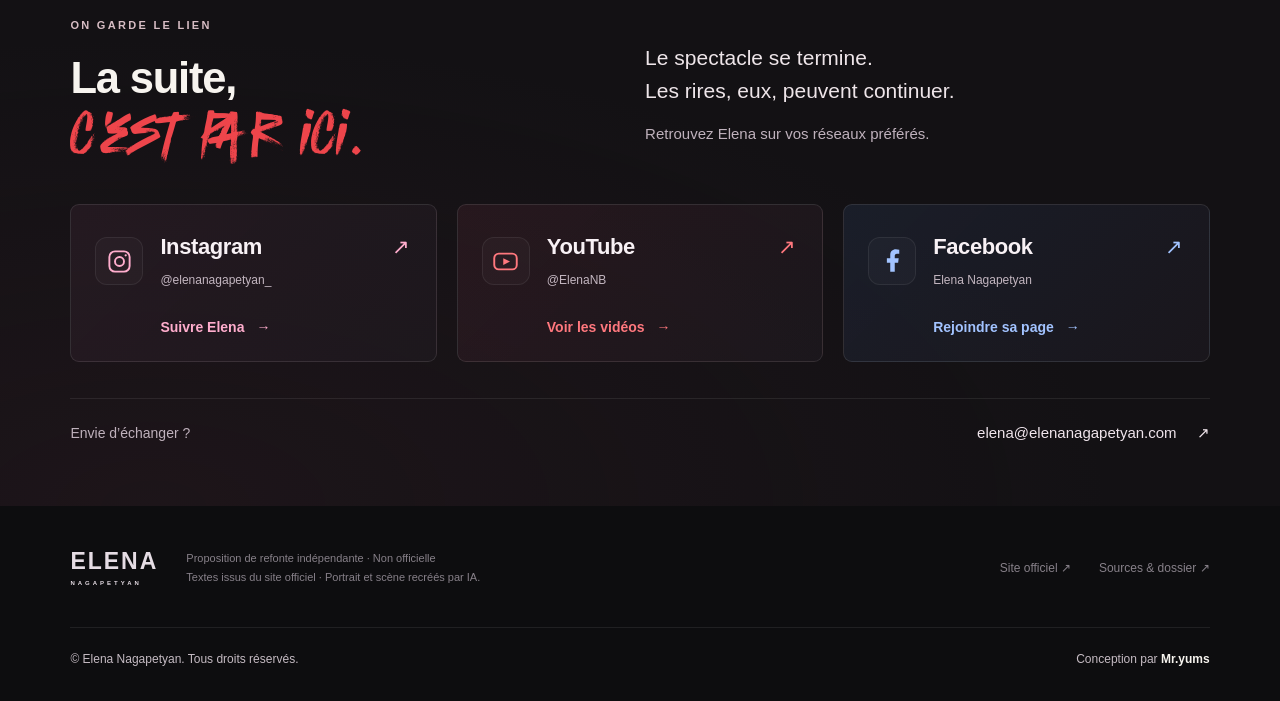
==== commit f84d67b9: "[Sol · GPT-6 · 19/09/2026] Ajouter le favicon Elena et les crédits de conception" ====
--- a/site/index.html
+++ b/site/index.html
@@ -1,5 +1,5 @@
 <!doctype html>
-<html lang="fr"><head><meta charset="utf-8"><meta name="viewport" content="width=device-width,initial-scale=1"><meta name="robots" content="noindex,nofollow"><meta name="description" content="Une proposition créative autour de l’univers d’Elena Nagapetyan."><title>Elena — Ça valait le coup · Concept</title><link rel="stylesheet" href="style.css?v=header-10"></head>
+<html lang="fr"><head><meta charset="utf-8"><meta name="viewport" content="width=device-width,initial-scale=1"><meta name="robots" content="noindex,nofollow"><meta name="description" content="Une proposition créative autour de l’univers d’Elena Nagapetyan."><title>Elena — Ça valait le coup · Concept</title><link rel="icon" type="image/png" sizes="32x32" href="assets/favicon-32.png"><link rel="icon" type="image/svg+xml" href="assets/favicon.svg"><link rel="apple-touch-icon" sizes="180x180" href="assets/apple-touch-icon.png"><link rel="stylesheet" href="style.css?v=credits-11"></head>
 <body>
 <a class="skip" href="#spectacle">Aller au contenu</a>
 <header><a class="brand" href="#accueil" aria-label="Elena, accueil">ELENA<span>NAGAPETYAN</span></a><nav aria-label="Navigation principale"><a class="active" href="#accueil">Accueil</a><a href="#spectacle">Le spectacle</a><a href="#univers">Son univers</a><a href="#contact">Contact</a></nav><div class="header-actions"><div class="header-socials" aria-label="Réseaux sociaux"><a class="header-social header-instagram" href="https://www.instagram.com/elenanagapetyan_/" target="_blank" rel="noopener noreferrer" aria-label="Elena sur Instagram" title="Elena sur Instagram"><svg aria-hidden="true" viewBox="0 0 24 24" fill="none" stroke="currentColor" stroke-width="1.7"><rect x="3" y="3" width="18" height="18" rx="5"/><circle cx="12" cy="12" r="4"/><circle cx="17.5" cy="6.5" r="1" fill="currentColor" stroke="none"/></svg></a><a class="header-social header-youtube" href="https://www.youtube.com/@ElenaNB" target="_blank" rel="noopener noreferrer" aria-label="Elena sur YouTube" title="Elena sur YouTube"><svg aria-hidden="true" viewBox="0 0 24 24" fill="none" stroke="currentColor" stroke-width="1.7"><rect x="2" y="5" width="20" height="14" rx="4"/><path d="m10 9 6 3-6 3Z" fill="currentColor" stroke="none"/></svg></a><a class="header-social header-facebook" href="https://www.facebook.com/p/Elena-Nagapetyan-100076068015422/" target="_blank" rel="noopener noreferrer" aria-label="Elena sur Facebook" title="Elena sur Facebook"><svg aria-hidden="true" viewBox="0 0 24 24" fill="none" stroke="currentColor" stroke-width="1.7"><path d="M14 21v-8h3l.5-4H14V7c0-1 .4-2 2-2h2V1.5A25 25 0 0 0 15 1c-3 0-5 2-5 5v3H7v4h3v8Z" fill="currentColor" stroke="none"/></svg></a></div><a class="tickets" href="https://linktr.ee/elenanb" target="_blank" rel="noopener noreferrer">Billetterie <span>↗</span></a></div></header>
@@ -7,6 +7,6 @@
 <section class="catalog section" id="univers"><div class="section-heading"><h2>Dans l’univers d’Elena<span>.</span></h2><span>Sur scène, sur papier, sans filtre.</span></div><div class="cards"><a class="card stage" href="https://linktr.ee/elenanb" target="_blank" rel="noopener noreferrer"><div class="card-art"><span class="pill">LE SPECTACLE</span><img class="scene-photo" src="assets/elena-scene.png" alt="Illustration générée d’Elena debout sur scène face à une salle de spectacle" loading="lazy"><span class="scene-shade" aria-hidden="true"></span><div class="card-title">Ça valait<br><em>le coup.</em></div><span class="card-cta">Réservez votre prochaine soirée <span aria-hidden="true">↗</span></span></div><div class="card-caption"><h3>Une soirée avec Elena</h3><p>Paris & tournée · Billetterie</p></div></a><a class="card book" href="https://www.interforum.fr/Affiliations/accueil.do?refLivre=9782749964133&amp;refEditeur=132&amp;type=P" target="_blank" rel="noopener noreferrer"><div class="card-art"><span class="pill">LE LIVRE</span><span class="book-orbit" aria-hidden="true"></span><span class="book-plinth" aria-hidden="true"></span><div class="book-copy"><span>ELENA<br>NAGAPETYAN</span><strong>La Bible<br><span>d’une <em>MILF.</em></span></strong><small>Un peu d’Elena,<br>à emporter avec vous.</small></div><div class="book-object"><img src="assets/livre-couverture.jpg" alt="Couverture originale de La Bible d’une MILF, Elena Nagapetyan, éditions Michel Lafon" loading="lazy"></div><span class="card-cta">Découvrez le livre <span aria-hidden="true">↗</span></span></div><div class="card-caption"><h3>La Bible d’une MILF</h3><p>Découvrir le livre · Acheter</p></div></a><a class="card video" href="https://www.youtube.com/@ElenaNB" target="_blank" rel="noopener noreferrer"><div class="card-art"><div class="youtube-mosaic" aria-hidden="true"><img class="yt-back" src="assets/youtube-2.jpg" alt="" loading="lazy"><img class="yt-side" src="assets/youtube-3.jpg" alt="" loading="lazy"><img class="yt-front" src="assets/youtube-1.jpg" alt="" loading="lazy"></div><span class="video-shade" aria-hidden="true"></span><span class="pill youtube-label"><span>▶</span> YOUTUBE · @ElenaNB</span><span class="play" aria-hidden="true">▶</span><div class="video-type">Encore<br><em>un peu d’Elena.</em></div><span class="card-cta">Encore un rire ? <span class="cta-action">Voir les vidéos</span> <span aria-hidden="true">↗</span></span></div><div class="card-caption"><h3>Le rendez-vous continue</h3><p>Découvrir sa chaîne YouTube</p></div></a></div></section>
 <section class="story section" id="spectacle"><div><p class="eyebrow">LE SPECTACLE</p><h2>Assumer ses choix.<br><em>Et en rire.</em></h2></div><div class="story-copy"><p>Ce spectacle raconte le parcours d’une fille qui essaie d’assumer ses choix. Celle qui ose dire ce qu’elle pense et vivre comme elle veut. Libre.</p><a class="button primary story-booking" href="https://linktr.ee/elenanb" target="_blank" rel="noopener noreferrer">Trouver ma prochaine soirée <span aria-hidden="true">↗</span></a></div></section>
 <section class="contact section" id="contact"><div class="contact-heading"><p class="eyebrow">ON GARDE LE LIEN</p><h2>La suite,<br><em>c’est par ici.</em></h2></div><p class="contact-intro">Le spectacle se termine.<br>Les rires, eux, peuvent continuer.<span>Retrouvez Elena sur vos réseaux préférés.</span></p><div class="socials" aria-label="Retrouver Elena sur les réseaux sociaux"><a class="social-link social-instagram" href="https://www.instagram.com/elenanagapetyan_/" target="_blank" rel="noopener noreferrer"><span class="social-icon" aria-hidden="true"><svg viewBox="0 0 24 24" fill="none" stroke="currentColor" stroke-width="1.7"><rect x="3" y="3" width="18" height="18" rx="5"/><circle cx="12" cy="12" r="4"/><circle cx="17.5" cy="6.5" r="1" fill="currentColor" stroke="none"/></svg></span><span class="social-name">Instagram</span><span class="social-handle">@elenanagapetyan_</span><span class="social-arrow" aria-hidden="true">↗</span><span class="social-invite">Suivre Elena <span aria-hidden="true">→</span></span></a><a class="social-link social-youtube" href="https://www.youtube.com/@ElenaNB" target="_blank" rel="noopener noreferrer"><span class="social-icon" aria-hidden="true"><svg viewBox="0 0 24 24" fill="none" stroke="currentColor" stroke-width="1.7"><rect x="2" y="5" width="20" height="14" rx="4"/><path d="m10 9 6 3-6 3Z" fill="currentColor" stroke="none"/></svg></span><span class="social-name">YouTube</span><span class="social-handle">@ElenaNB</span><span class="social-arrow" aria-hidden="true">↗</span><span class="social-invite">Voir les vidéos <span aria-hidden="true">→</span></span></a><a class="social-link social-facebook" href="https://www.facebook.com/p/Elena-Nagapetyan-100076068015422/" target="_blank" rel="noopener noreferrer"><span class="social-icon" aria-hidden="true"><svg viewBox="0 0 24 24" fill="none" stroke="currentColor" stroke-width="1.7"><path d="M14 21v-8h3l.5-4H14V7c0-1 .4-2 2-2h2V1.5A25 25 0 0 0 15 1c-3 0-5 2-5 5v3H7v4h3v8Z" fill="currentColor" stroke="none"/></svg></span><span class="social-name">Facebook</span><span class="social-handle">Elena Nagapetyan</span><span class="social-arrow" aria-hidden="true">↗</span><span class="social-invite">Rejoindre sa page <span aria-hidden="true">→</span></span></a></div><div class="contact-mail"><span>Envie d’échanger ?</span><a class="email" href="mailto:elena@elenanagapetyan.com">elena@elenanagapetyan.com <span aria-hidden="true">↗</span></a></div></section>
-</main><footer><a class="brand" href="#accueil">ELENA<span>NAGAPETYAN</span></a><p>Proposition de refonte indépendante · Non officielle<br>Textes issus du site officiel · Portrait et scène recréés par IA.</p><a href="https://www.elenanagapetyan.com/" target="_blank" rel="noopener noreferrer">Site officiel ↗</a><a href="dossier.html">Sources & dossier ↗</a></footer>
+</main><footer><a class="brand" href="#accueil">ELENA<span>NAGAPETYAN</span></a><p>Proposition de refonte indépendante · Non officielle<br>Textes issus du site officiel · Portrait et scène recréés par IA.</p><a href="https://www.elenanagapetyan.com/" target="_blank" rel="noopener noreferrer">Site officiel ↗</a><a href="dossier.html">Sources & dossier ↗</a><div class="footer-credits"><span>© Elena Nagapetyan. Tous droits réservés.</span><span>Conception par <strong>Mr.yums</strong></span></div></footer>
 <script src="interactions.js?v=2" defer></script>
 </body></html>
--- a/site/style.css
+++ b/site/style.css
@@ -202,3 +202,8 @@
  header .tickets{font-size:14px;padding:12px 15px}.portrait{top:135px}
 }
 @media(hover:none){.header-social:hover{transform:none}.header-social:active{background:#44303b}}
+
+footer{flex-wrap:wrap}
+.footer-credits{flex:0 0 100%;display:flex;justify-content:space-between;align-items:center;gap:14px;padding-top:22px;border-top:1px solid #ffffff14;color:#c5bbc3;font-size:12px;line-height:1.6}
+.footer-credits strong{font-weight:600;color:#f7f4ef}
+@media(max-width:620px){.footer-credits{flex-direction:column;align-items:flex-start;gap:7px}}
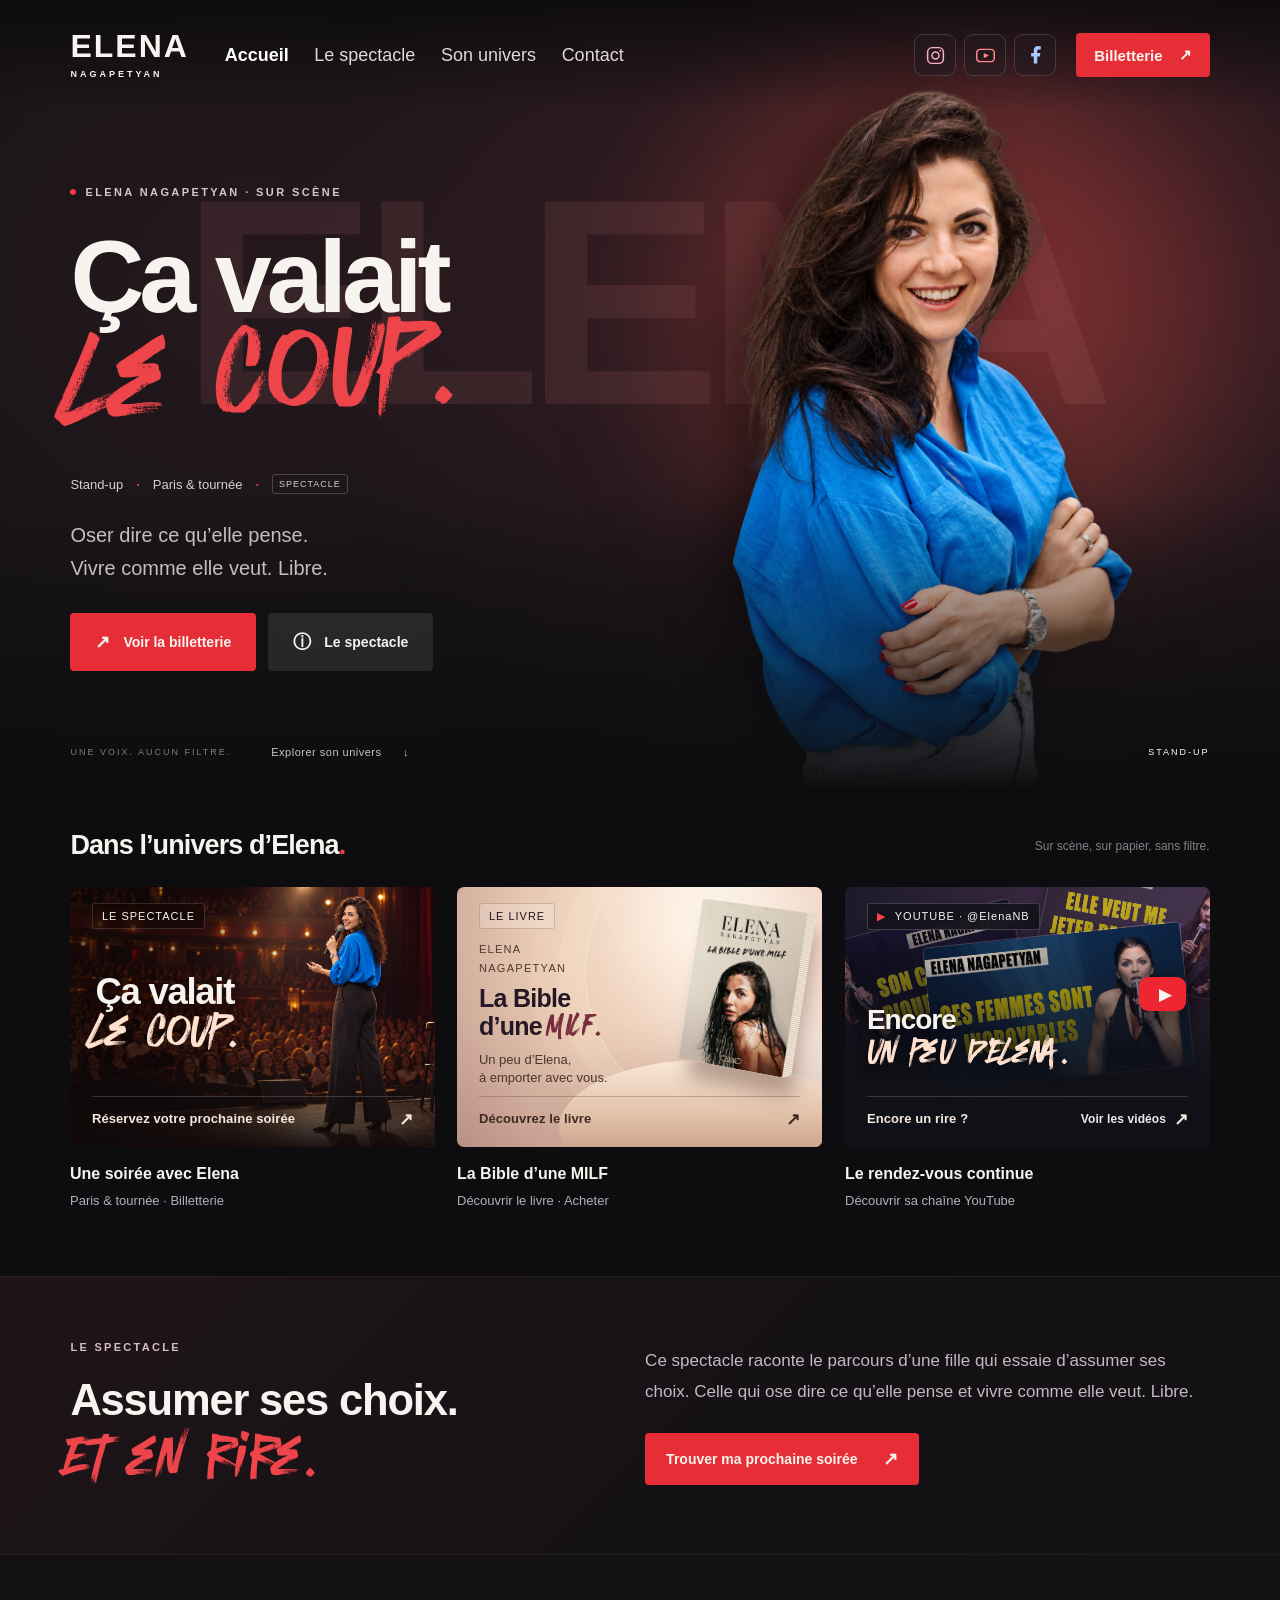
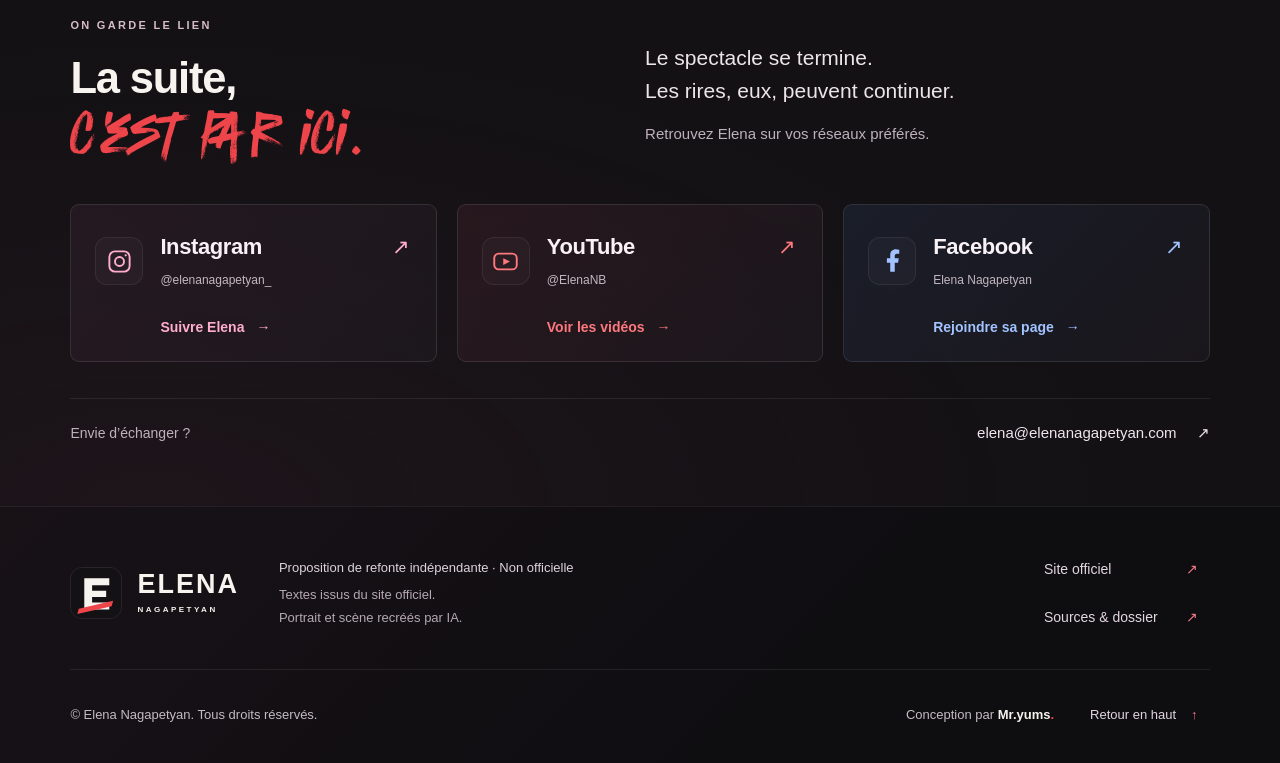
==== commit 1295ea32: "[Sol · GPT-6 · 19/09/2026] Harmoniser le pied de page et ses interactions" ====
--- a/site/index.html
+++ b/site/index.html
@@ -1,5 +1,5 @@
 <!doctype html>
-<html lang="fr"><head><meta charset="utf-8"><meta name="viewport" content="width=device-width,initial-scale=1"><meta name="robots" content="noindex,nofollow"><meta name="description" content="Une proposition créative autour de l’univers d’Elena Nagapetyan."><title>Elena — Ça valait le coup · Concept</title><link rel="icon" type="image/png" sizes="32x32" href="assets/favicon-32.png"><link rel="icon" type="image/svg+xml" href="assets/favicon.svg"><link rel="apple-touch-icon" sizes="180x180" href="assets/apple-touch-icon.png"><link rel="stylesheet" href="style.css?v=credits-11"></head>
+<html lang="fr"><head><meta charset="utf-8"><meta name="viewport" content="width=device-width,initial-scale=1"><meta name="robots" content="noindex,nofollow"><meta name="description" content="Une proposition créative autour de l’univers d’Elena Nagapetyan."><title>Elena — Ça valait le coup · Concept</title><link rel="icon" type="image/png" sizes="32x32" href="assets/favicon-32.png"><link rel="icon" type="image/svg+xml" href="assets/favicon.svg"><link rel="apple-touch-icon" sizes="180x180" href="assets/apple-touch-icon.png"><link rel="stylesheet" href="style.css?v=footer-12"></head>
 <body>
 <a class="skip" href="#spectacle">Aller au contenu</a>
 <header><a class="brand" href="#accueil" aria-label="Elena, accueil">ELENA<span>NAGAPETYAN</span></a><nav aria-label="Navigation principale"><a class="active" href="#accueil">Accueil</a><a href="#spectacle">Le spectacle</a><a href="#univers">Son univers</a><a href="#contact">Contact</a></nav><div class="header-actions"><div class="header-socials" aria-label="Réseaux sociaux"><a class="header-social header-instagram" href="https://www.instagram.com/elenanagapetyan_/" target="_blank" rel="noopener noreferrer" aria-label="Elena sur Instagram" title="Elena sur Instagram"><svg aria-hidden="true" viewBox="0 0 24 24" fill="none" stroke="currentColor" stroke-width="1.7"><rect x="3" y="3" width="18" height="18" rx="5"/><circle cx="12" cy="12" r="4"/><circle cx="17.5" cy="6.5" r="1" fill="currentColor" stroke="none"/></svg></a><a class="header-social header-youtube" href="https://www.youtube.com/@ElenaNB" target="_blank" rel="noopener noreferrer" aria-label="Elena sur YouTube" title="Elena sur YouTube"><svg aria-hidden="true" viewBox="0 0 24 24" fill="none" stroke="currentColor" stroke-width="1.7"><rect x="2" y="5" width="20" height="14" rx="4"/><path d="m10 9 6 3-6 3Z" fill="currentColor" stroke="none"/></svg></a><a class="header-social header-facebook" href="https://www.facebook.com/p/Elena-Nagapetyan-100076068015422/" target="_blank" rel="noopener noreferrer" aria-label="Elena sur Facebook" title="Elena sur Facebook"><svg aria-hidden="true" viewBox="0 0 24 24" fill="none" stroke="currentColor" stroke-width="1.7"><path d="M14 21v-8h3l.5-4H14V7c0-1 .4-2 2-2h2V1.5A25 25 0 0 0 15 1c-3 0-5 2-5 5v3H7v4h3v8Z" fill="currentColor" stroke="none"/></svg></a></div><a class="tickets" href="https://linktr.ee/elenanb" target="_blank" rel="noopener noreferrer">Billetterie <span>↗</span></a></div></header>
@@ -7,6 +7,9 @@
 <section class="catalog section" id="univers"><div class="section-heading"><h2>Dans l’univers d’Elena<span>.</span></h2><span>Sur scène, sur papier, sans filtre.</span></div><div class="cards"><a class="card stage" href="https://linktr.ee/elenanb" target="_blank" rel="noopener noreferrer"><div class="card-art"><span class="pill">LE SPECTACLE</span><img class="scene-photo" src="assets/elena-scene.png" alt="Illustration générée d’Elena debout sur scène face à une salle de spectacle" loading="lazy"><span class="scene-shade" aria-hidden="true"></span><div class="card-title">Ça valait<br><em>le coup.</em></div><span class="card-cta">Réservez votre prochaine soirée <span aria-hidden="true">↗</span></span></div><div class="card-caption"><h3>Une soirée avec Elena</h3><p>Paris & tournée · Billetterie</p></div></a><a class="card book" href="https://www.interforum.fr/Affiliations/accueil.do?refLivre=9782749964133&amp;refEditeur=132&amp;type=P" target="_blank" rel="noopener noreferrer"><div class="card-art"><span class="pill">LE LIVRE</span><span class="book-orbit" aria-hidden="true"></span><span class="book-plinth" aria-hidden="true"></span><div class="book-copy"><span>ELENA<br>NAGAPETYAN</span><strong>La Bible<br><span>d’une <em>MILF.</em></span></strong><small>Un peu d’Elena,<br>à emporter avec vous.</small></div><div class="book-object"><img src="assets/livre-couverture.jpg" alt="Couverture originale de La Bible d’une MILF, Elena Nagapetyan, éditions Michel Lafon" loading="lazy"></div><span class="card-cta">Découvrez le livre <span aria-hidden="true">↗</span></span></div><div class="card-caption"><h3>La Bible d’une MILF</h3><p>Découvrir le livre · Acheter</p></div></a><a class="card video" href="https://www.youtube.com/@ElenaNB" target="_blank" rel="noopener noreferrer"><div class="card-art"><div class="youtube-mosaic" aria-hidden="true"><img class="yt-back" src="assets/youtube-2.jpg" alt="" loading="lazy"><img class="yt-side" src="assets/youtube-3.jpg" alt="" loading="lazy"><img class="yt-front" src="assets/youtube-1.jpg" alt="" loading="lazy"></div><span class="video-shade" aria-hidden="true"></span><span class="pill youtube-label"><span>▶</span> YOUTUBE · @ElenaNB</span><span class="play" aria-hidden="true">▶</span><div class="video-type">Encore<br><em>un peu d’Elena.</em></div><span class="card-cta">Encore un rire ? <span class="cta-action">Voir les vidéos</span> <span aria-hidden="true">↗</span></span></div><div class="card-caption"><h3>Le rendez-vous continue</h3><p>Découvrir sa chaîne YouTube</p></div></a></div></section>
 <section class="story section" id="spectacle"><div><p class="eyebrow">LE SPECTACLE</p><h2>Assumer ses choix.<br><em>Et en rire.</em></h2></div><div class="story-copy"><p>Ce spectacle raconte le parcours d’une fille qui essaie d’assumer ses choix. Celle qui ose dire ce qu’elle pense et vivre comme elle veut. Libre.</p><a class="button primary story-booking" href="https://linktr.ee/elenanb" target="_blank" rel="noopener noreferrer">Trouver ma prochaine soirée <span aria-hidden="true">↗</span></a></div></section>
 <section class="contact section" id="contact"><div class="contact-heading"><p class="eyebrow">ON GARDE LE LIEN</p><h2>La suite,<br><em>c’est par ici.</em></h2></div><p class="contact-intro">Le spectacle se termine.<br>Les rires, eux, peuvent continuer.<span>Retrouvez Elena sur vos réseaux préférés.</span></p><div class="socials" aria-label="Retrouver Elena sur les réseaux sociaux"><a class="social-link social-instagram" href="https://www.instagram.com/elenanagapetyan_/" target="_blank" rel="noopener noreferrer"><span class="social-icon" aria-hidden="true"><svg viewBox="0 0 24 24" fill="none" stroke="currentColor" stroke-width="1.7"><rect x="3" y="3" width="18" height="18" rx="5"/><circle cx="12" cy="12" r="4"/><circle cx="17.5" cy="6.5" r="1" fill="currentColor" stroke="none"/></svg></span><span class="social-name">Instagram</span><span class="social-handle">@elenanagapetyan_</span><span class="social-arrow" aria-hidden="true">↗</span><span class="social-invite">Suivre Elena <span aria-hidden="true">→</span></span></a><a class="social-link social-youtube" href="https://www.youtube.com/@ElenaNB" target="_blank" rel="noopener noreferrer"><span class="social-icon" aria-hidden="true"><svg viewBox="0 0 24 24" fill="none" stroke="currentColor" stroke-width="1.7"><rect x="2" y="5" width="20" height="14" rx="4"/><path d="m10 9 6 3-6 3Z" fill="currentColor" stroke="none"/></svg></span><span class="social-name">YouTube</span><span class="social-handle">@ElenaNB</span><span class="social-arrow" aria-hidden="true">↗</span><span class="social-invite">Voir les vidéos <span aria-hidden="true">→</span></span></a><a class="social-link social-facebook" href="https://www.facebook.com/p/Elena-Nagapetyan-100076068015422/" target="_blank" rel="noopener noreferrer"><span class="social-icon" aria-hidden="true"><svg viewBox="0 0 24 24" fill="none" stroke="currentColor" stroke-width="1.7"><path d="M14 21v-8h3l.5-4H14V7c0-1 .4-2 2-2h2V1.5A25 25 0 0 0 15 1c-3 0-5 2-5 5v3H7v4h3v8Z" fill="currentColor" stroke="none"/></svg></span><span class="social-name">Facebook</span><span class="social-handle">Elena Nagapetyan</span><span class="social-arrow" aria-hidden="true">↗</span><span class="social-invite">Rejoindre sa page <span aria-hidden="true">→</span></span></a></div><div class="contact-mail"><span>Envie d’échanger ?</span><a class="email" href="mailto:elena@elenanagapetyan.com">elena@elenanagapetyan.com <span aria-hidden="true">↗</span></a></div></section>
-</main><footer><a class="brand" href="#accueil">ELENA<span>NAGAPETYAN</span></a><p>Proposition de refonte indépendante · Non officielle<br>Textes issus du site officiel · Portrait et scène recréés par IA.</p><a href="https://www.elenanagapetyan.com/" target="_blank" rel="noopener noreferrer">Site officiel ↗</a><a href="dossier.html">Sources & dossier ↗</a><div class="footer-credits"><span>© Elena Nagapetyan. Tous droits réservés.</span><span>Conception par <strong>Mr.yums</strong></span></div></footer>
+</main><footer class="site-footer">
+<div class="footer-main"><a class="footer-identity" href="#accueil" aria-label="Elena Nagapetyan — retour à l’accueil"><img src="assets/favicon.svg" width="52" height="52" alt=""><span class="brand">ELENA<span>NAGAPETYAN</span></span></a><p class="footer-note"><strong>Proposition de refonte indépendante · Non officielle</strong><span>Textes issus du site officiel.<br>Portrait et scène recréés par IA.</span></p><nav class="footer-links" aria-label="Informations sur le site"><a href="https://www.elenanagapetyan.com/" target="_blank" rel="noopener noreferrer">Site officiel <span aria-hidden="true">↗</span></a><a href="dossier.html">Sources & dossier <span aria-hidden="true">↗</span></a></nav></div>
+<div class="footer-credits"><span>© Elena Nagapetyan. Tous droits réservés.</span><span class="footer-signature">Conception par <strong>Mr.yums<span aria-hidden="true">.</span></strong></span><a class="back-to-top" href="#accueil">Retour en haut <span aria-hidden="true">↑</span></a></div>
+</footer>
 <script src="interactions.js?v=2" defer></script>
 </body></html>
--- a/site/style.css
+++ b/site/style.css
@@ -203,7 +203,13 @@
 }
 @media(hover:none){.header-social:hover{transform:none}.header-social:active{background:#44303b}}
 
-footer{flex-wrap:wrap}
-.footer-credits{flex:0 0 100%;display:flex;justify-content:space-between;align-items:center;gap:14px;padding-top:22px;border-top:1px solid #ffffff14;color:#c5bbc3;font-size:12px;line-height:1.6}
-.footer-credits strong{font-weight:600;color:#f7f4ef}
-@media(max-width:620px){.footer-credits{flex-direction:column;align-items:flex-start;gap:7px}}
+/* Pied de page : identité, informations et crédits dans une même grille. */
+.site-footer{display:block;padding-top:40px;padding-bottom:26px;background:linear-gradient(135deg,#181217,#0e0d10 65%);border-top:1px solid #ffffff12;color:#c5bbc3}
+.footer-main{display:grid;grid-template-columns:auto minmax(0,1fr) auto;align-items:center;gap:40px;padding-bottom:30px}
+.footer-identity{display:inline-flex;align-items:center;gap:15px;min-height:52px}.footer-identity img{flex-shrink:0;border:1px solid #ffffff14;border-radius:12px}.footer-identity .brand{font-size:27px;color:#f7f4ef}.footer-identity .brand span{font-size:8px;letter-spacing:2.5px}
+.site-footer .footer-note{margin:0;font-size:13px;line-height:1.8;max-width:470px}.footer-note strong{display:block;font-weight:500;color:#ded3dc}.footer-note>span{display:block;margin-top:4px;color:#b6a8b3}
+.site-footer .footer-links{display:flex;flex-direction:column;align-items:stretch;gap:4px;font-size:14px;color:#e3d7df}.footer-links a{display:flex;justify-content:space-between;align-items:center;gap:28px;min-height:44px;padding:8px 12px;border-radius:6px;transition:background .2s,color .2s}.footer-links a>span{color:#f17785}.footer-links a:hover{background:#ffffff08;color:#fff}
+.footer-credits{display:flex;align-items:center;gap:24px;padding-top:23px;border-top:1px solid #ffffff14;font-size:13px;line-height:1.7}.footer-signature{margin-left:auto;white-space:nowrap}.footer-signature strong{font-weight:600;color:#f7f4ef}.footer-signature strong>span{color:#ee454b}
+.back-to-top{display:inline-flex;align-items:center;gap:15px;min-height:44px;padding:8px 12px;border-radius:6px;color:#e3d7df}.back-to-top>span{color:#f17785}.back-to-top:hover{background:#ffffff08;color:#fff}
+@media(max-width:1000px){.footer-main{grid-template-columns:1fr auto;gap:22px}.site-footer .footer-note{grid-column:1;grid-row:2}.site-footer .footer-links{grid-column:2;grid-row:1/3}.footer-credits{flex-wrap:wrap;gap:8px 24px}}
+@media(max-width:620px){.site-footer{padding-top:32px;padding-bottom:24px}.footer-main{grid-template-columns:minmax(0,1fr);gap:22px;padding-bottom:24px}.site-footer .footer-note{grid-column:auto;grid-row:auto;font-size:13px}.site-footer .footer-links{grid-column:auto;grid-row:auto;flex-direction:row;flex-wrap:wrap;gap:6px 14px}.footer-links a{padding-left:0;gap:14px}.footer-credits{flex-direction:column;align-items:flex-start;gap:12px;font-size:12px}.footer-signature{margin-left:0}.back-to-top{padding-left:0}.footer-identity .brand{font-size:27px}}
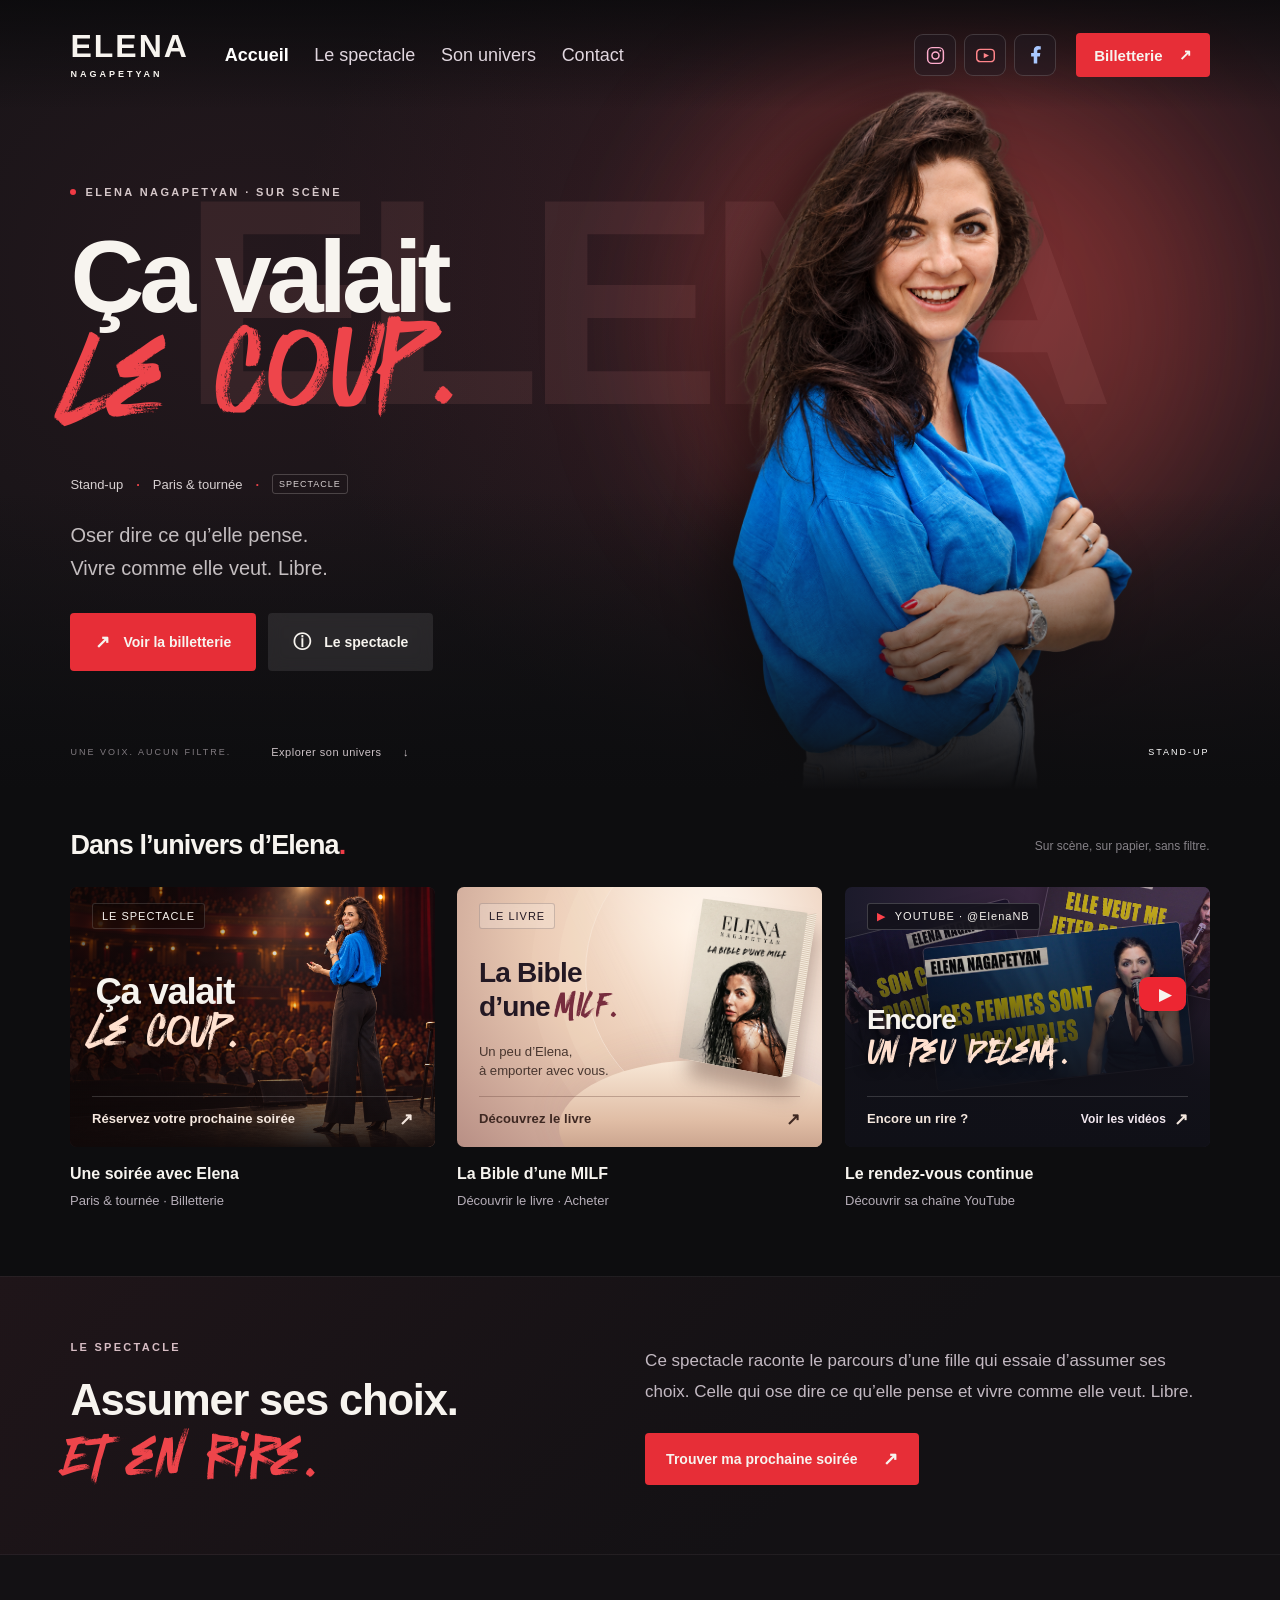
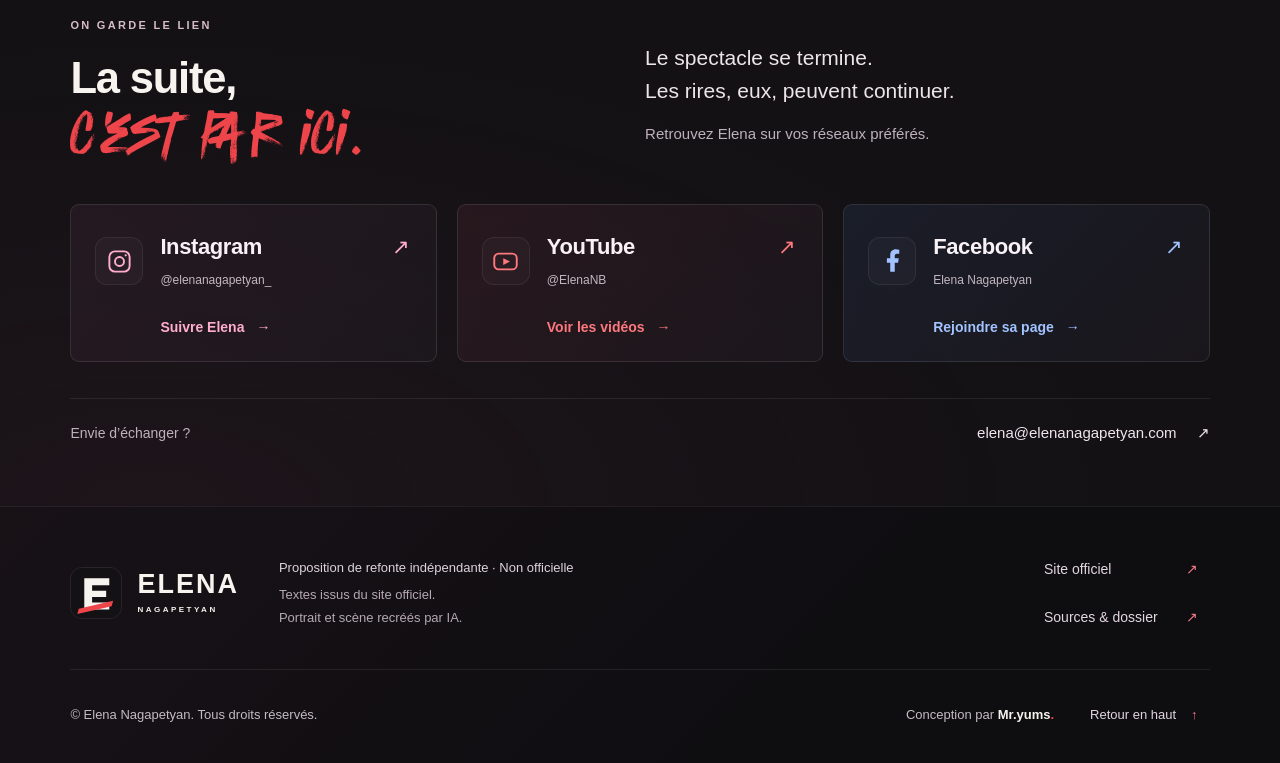
==== commit 9e65267e: "[Sol · GPT-6 · 19/09/2026] Rééquilibrer le texte de la carte du livre" ====
--- a/site/index.html
+++ b/site/index.html
@@ -1,10 +1,10 @@
 <!doctype html>
-<html lang="fr"><head><meta charset="utf-8"><meta name="viewport" content="width=device-width,initial-scale=1"><meta name="robots" content="noindex,nofollow"><meta name="description" content="Une proposition créative autour de l’univers d’Elena Nagapetyan."><title>Elena — Ça valait le coup · Concept</title><link rel="icon" type="image/png" sizes="32x32" href="assets/favicon-32.png"><link rel="icon" type="image/svg+xml" href="assets/favicon.svg"><link rel="apple-touch-icon" sizes="180x180" href="assets/apple-touch-icon.png"><link rel="stylesheet" href="style.css?v=footer-12"></head>
+<html lang="fr"><head><meta charset="utf-8"><meta name="viewport" content="width=device-width,initial-scale=1"><meta name="robots" content="noindex,nofollow"><meta name="description" content="Une proposition créative autour de l’univers d’Elena Nagapetyan."><title>Elena — Ça valait le coup · Concept</title><link rel="icon" type="image/png" sizes="32x32" href="assets/favicon-32.png"><link rel="icon" type="image/svg+xml" href="assets/favicon.svg"><link rel="apple-touch-icon" sizes="180x180" href="assets/apple-touch-icon.png"><link rel="stylesheet" href="style.css?v=book-13"></head>
 <body>
 <a class="skip" href="#spectacle">Aller au contenu</a>
 <header><a class="brand" href="#accueil" aria-label="Elena, accueil">ELENA<span>NAGAPETYAN</span></a><nav aria-label="Navigation principale"><a class="active" href="#accueil">Accueil</a><a href="#spectacle">Le spectacle</a><a href="#univers">Son univers</a><a href="#contact">Contact</a></nav><div class="header-actions"><div class="header-socials" aria-label="Réseaux sociaux"><a class="header-social header-instagram" href="https://www.instagram.com/elenanagapetyan_/" target="_blank" rel="noopener noreferrer" aria-label="Elena sur Instagram" title="Elena sur Instagram"><svg aria-hidden="true" viewBox="0 0 24 24" fill="none" stroke="currentColor" stroke-width="1.7"><rect x="3" y="3" width="18" height="18" rx="5"/><circle cx="12" cy="12" r="4"/><circle cx="17.5" cy="6.5" r="1" fill="currentColor" stroke="none"/></svg></a><a class="header-social header-youtube" href="https://www.youtube.com/@ElenaNB" target="_blank" rel="noopener noreferrer" aria-label="Elena sur YouTube" title="Elena sur YouTube"><svg aria-hidden="true" viewBox="0 0 24 24" fill="none" stroke="currentColor" stroke-width="1.7"><rect x="2" y="5" width="20" height="14" rx="4"/><path d="m10 9 6 3-6 3Z" fill="currentColor" stroke="none"/></svg></a><a class="header-social header-facebook" href="https://www.facebook.com/p/Elena-Nagapetyan-100076068015422/" target="_blank" rel="noopener noreferrer" aria-label="Elena sur Facebook" title="Elena sur Facebook"><svg aria-hidden="true" viewBox="0 0 24 24" fill="none" stroke="currentColor" stroke-width="1.7"><path d="M14 21v-8h3l.5-4H14V7c0-1 .4-2 2-2h2V1.5A25 25 0 0 0 15 1c-3 0-5 2-5 5v3H7v4h3v8Z" fill="currentColor" stroke="none"/></svg></a></div><a class="tickets" href="https://linktr.ee/elenanb" target="_blank" rel="noopener noreferrer">Billetterie <span>↗</span></a></div></header>
 <main><section class="hero" id="accueil"><div class="glow"></div><div class="backword" aria-hidden="true">ELENA</div><img class="portrait" src="assets/elena-hd.png" alt="Elena Nagapetyan" fetchpriority="high"><div class="hero-shade"></div><div class="hero-content"><p class="eyebrow"><span></span> ELENA NAGAPETYAN · SUR SCÈNE</p><h1><span>Ça valait</span><br><em>le coup.</em></h1><div class="metadata"><span>Stand-up</span><b>·</b><span>Paris & tournée</span><b>·</b><span class="tag">SPECTACLE</span></div><p class="intro">Oser dire ce qu’elle pense.<br>Vivre comme elle veut. Libre.</p><div class="actions"><a class="button primary" href="https://linktr.ee/elenanb" target="_blank" rel="noopener noreferrer"><span>↗</span> Voir la billetterie</a><a class="button secondary" href="#spectacle"><span>ⓘ</span> Le spectacle</a></div></div><div class="hero-bottom"><span>UNE VOIX. AUCUN FILTRE.</span><a href="#univers">Explorer son univers <span>↓</span></a><span class="index">STAND-UP</span></div></section>
-<section class="catalog section" id="univers"><div class="section-heading"><h2>Dans l’univers d’Elena<span>.</span></h2><span>Sur scène, sur papier, sans filtre.</span></div><div class="cards"><a class="card stage" href="https://linktr.ee/elenanb" target="_blank" rel="noopener noreferrer"><div class="card-art"><span class="pill">LE SPECTACLE</span><img class="scene-photo" src="assets/elena-scene.png" alt="Illustration générée d’Elena debout sur scène face à une salle de spectacle" loading="lazy"><span class="scene-shade" aria-hidden="true"></span><div class="card-title">Ça valait<br><em>le coup.</em></div><span class="card-cta">Réservez votre prochaine soirée <span aria-hidden="true">↗</span></span></div><div class="card-caption"><h3>Une soirée avec Elena</h3><p>Paris & tournée · Billetterie</p></div></a><a class="card book" href="https://www.interforum.fr/Affiliations/accueil.do?refLivre=9782749964133&amp;refEditeur=132&amp;type=P" target="_blank" rel="noopener noreferrer"><div class="card-art"><span class="pill">LE LIVRE</span><span class="book-orbit" aria-hidden="true"></span><span class="book-plinth" aria-hidden="true"></span><div class="book-copy"><span>ELENA<br>NAGAPETYAN</span><strong>La Bible<br><span>d’une <em>MILF.</em></span></strong><small>Un peu d’Elena,<br>à emporter avec vous.</small></div><div class="book-object"><img src="assets/livre-couverture.jpg" alt="Couverture originale de La Bible d’une MILF, Elena Nagapetyan, éditions Michel Lafon" loading="lazy"></div><span class="card-cta">Découvrez le livre <span aria-hidden="true">↗</span></span></div><div class="card-caption"><h3>La Bible d’une MILF</h3><p>Découvrir le livre · Acheter</p></div></a><a class="card video" href="https://www.youtube.com/@ElenaNB" target="_blank" rel="noopener noreferrer"><div class="card-art"><div class="youtube-mosaic" aria-hidden="true"><img class="yt-back" src="assets/youtube-2.jpg" alt="" loading="lazy"><img class="yt-side" src="assets/youtube-3.jpg" alt="" loading="lazy"><img class="yt-front" src="assets/youtube-1.jpg" alt="" loading="lazy"></div><span class="video-shade" aria-hidden="true"></span><span class="pill youtube-label"><span>▶</span> YOUTUBE · @ElenaNB</span><span class="play" aria-hidden="true">▶</span><div class="video-type">Encore<br><em>un peu d’Elena.</em></div><span class="card-cta">Encore un rire ? <span class="cta-action">Voir les vidéos</span> <span aria-hidden="true">↗</span></span></div><div class="card-caption"><h3>Le rendez-vous continue</h3><p>Découvrir sa chaîne YouTube</p></div></a></div></section>
+<section class="catalog section" id="univers"><div class="section-heading"><h2>Dans l’univers d’Elena<span>.</span></h2><span>Sur scène, sur papier, sans filtre.</span></div><div class="cards"><a class="card stage" href="https://linktr.ee/elenanb" target="_blank" rel="noopener noreferrer"><div class="card-art"><span class="pill">LE SPECTACLE</span><img class="scene-photo" src="assets/elena-scene.png" alt="Illustration générée d’Elena debout sur scène face à une salle de spectacle" loading="lazy"><span class="scene-shade" aria-hidden="true"></span><div class="card-title">Ça valait<br><em>le coup.</em></div><span class="card-cta">Réservez votre prochaine soirée <span aria-hidden="true">↗</span></span></div><div class="card-caption"><h3>Une soirée avec Elena</h3><p>Paris & tournée · Billetterie</p></div></a><a class="card book" href="https://www.interforum.fr/Affiliations/accueil.do?refLivre=9782749964133&amp;refEditeur=132&amp;type=P" target="_blank" rel="noopener noreferrer"><div class="card-art"><span class="pill">LE LIVRE</span><span class="book-orbit" aria-hidden="true"></span><span class="book-plinth" aria-hidden="true"></span><div class="book-copy"><strong>La Bible<br><span>d’une <em>MILF.</em></span></strong><small>Un peu d’Elena,<br>à emporter avec vous.</small></div><div class="book-object"><img src="assets/livre-couverture.jpg" alt="Couverture originale de La Bible d’une MILF, Elena Nagapetyan, éditions Michel Lafon" loading="lazy"></div><span class="card-cta">Découvrez le livre <span aria-hidden="true">↗</span></span></div><div class="card-caption"><h3>La Bible d’une MILF</h3><p>Découvrir le livre · Acheter</p></div></a><a class="card video" href="https://www.youtube.com/@ElenaNB" target="_blank" rel="noopener noreferrer"><div class="card-art"><div class="youtube-mosaic" aria-hidden="true"><img class="yt-back" src="assets/youtube-2.jpg" alt="" loading="lazy"><img class="yt-side" src="assets/youtube-3.jpg" alt="" loading="lazy"><img class="yt-front" src="assets/youtube-1.jpg" alt="" loading="lazy"></div><span class="video-shade" aria-hidden="true"></span><span class="pill youtube-label"><span>▶</span> YOUTUBE · @ElenaNB</span><span class="play" aria-hidden="true">▶</span><div class="video-type">Encore<br><em>un peu d’Elena.</em></div><span class="card-cta">Encore un rire ? <span class="cta-action">Voir les vidéos</span> <span aria-hidden="true">↗</span></span></div><div class="card-caption"><h3>Le rendez-vous continue</h3><p>Découvrir sa chaîne YouTube</p></div></a></div></section>
 <section class="story section" id="spectacle"><div><p class="eyebrow">LE SPECTACLE</p><h2>Assumer ses choix.<br><em>Et en rire.</em></h2></div><div class="story-copy"><p>Ce spectacle raconte le parcours d’une fille qui essaie d’assumer ses choix. Celle qui ose dire ce qu’elle pense et vivre comme elle veut. Libre.</p><a class="button primary story-booking" href="https://linktr.ee/elenanb" target="_blank" rel="noopener noreferrer">Trouver ma prochaine soirée <span aria-hidden="true">↗</span></a></div></section>
 <section class="contact section" id="contact"><div class="contact-heading"><p class="eyebrow">ON GARDE LE LIEN</p><h2>La suite,<br><em>c’est par ici.</em></h2></div><p class="contact-intro">Le spectacle se termine.<br>Les rires, eux, peuvent continuer.<span>Retrouvez Elena sur vos réseaux préférés.</span></p><div class="socials" aria-label="Retrouver Elena sur les réseaux sociaux"><a class="social-link social-instagram" href="https://www.instagram.com/elenanagapetyan_/" target="_blank" rel="noopener noreferrer"><span class="social-icon" aria-hidden="true"><svg viewBox="0 0 24 24" fill="none" stroke="currentColor" stroke-width="1.7"><rect x="3" y="3" width="18" height="18" rx="5"/><circle cx="12" cy="12" r="4"/><circle cx="17.5" cy="6.5" r="1" fill="currentColor" stroke="none"/></svg></span><span class="social-name">Instagram</span><span class="social-handle">@elenanagapetyan_</span><span class="social-arrow" aria-hidden="true">↗</span><span class="social-invite">Suivre Elena <span aria-hidden="true">→</span></span></a><a class="social-link social-youtube" href="https://www.youtube.com/@ElenaNB" target="_blank" rel="noopener noreferrer"><span class="social-icon" aria-hidden="true"><svg viewBox="0 0 24 24" fill="none" stroke="currentColor" stroke-width="1.7"><rect x="2" y="5" width="20" height="14" rx="4"/><path d="m10 9 6 3-6 3Z" fill="currentColor" stroke="none"/></svg></span><span class="social-name">YouTube</span><span class="social-handle">@ElenaNB</span><span class="social-arrow" aria-hidden="true">↗</span><span class="social-invite">Voir les vidéos <span aria-hidden="true">→</span></span></a><a class="social-link social-facebook" href="https://www.facebook.com/p/Elena-Nagapetyan-100076068015422/" target="_blank" rel="noopener noreferrer"><span class="social-icon" aria-hidden="true"><svg viewBox="0 0 24 24" fill="none" stroke="currentColor" stroke-width="1.7"><path d="M14 21v-8h3l.5-4H14V7c0-1 .4-2 2-2h2V1.5A25 25 0 0 0 15 1c-3 0-5 2-5 5v3H7v4h3v8Z" fill="currentColor" stroke="none"/></svg></span><span class="social-name">Facebook</span><span class="social-handle">Elena Nagapetyan</span><span class="social-arrow" aria-hidden="true">↗</span><span class="social-invite">Rejoindre sa page <span aria-hidden="true">→</span></span></a></div><div class="contact-mail"><span>Envie d’échanger ?</span><a class="email" href="mailto:elena@elenanagapetyan.com">elena@elenanagapetyan.com <span aria-hidden="true">↗</span></a></div></section>
 </main><footer class="site-footer">
--- a/site/style.css
+++ b/site/style.css
@@ -213,3 +213,8 @@
 .back-to-top{display:inline-flex;align-items:center;gap:15px;min-height:44px;padding:8px 12px;border-radius:6px;color:#e3d7df}.back-to-top>span{color:#f17785}.back-to-top:hover{background:#ffffff08;color:#fff}
 @media(max-width:1000px){.footer-main{grid-template-columns:1fr auto;gap:22px}.site-footer .footer-note{grid-column:1;grid-row:2}.site-footer .footer-links{grid-column:2;grid-row:1/3}.footer-credits{flex-wrap:wrap;gap:8px 24px}}
 @media(max-width:620px){.site-footer{padding-top:32px;padding-bottom:24px}.footer-main{grid-template-columns:minmax(0,1fr);gap:22px;padding-bottom:24px}.site-footer .footer-note{grid-column:auto;grid-row:auto;font-size:13px}.site-footer .footer-links{grid-column:auto;grid-row:auto;flex-direction:row;flex-wrap:wrap;gap:6px 14px}.footer-links a{padding-left:0;gap:14px}.footer-credits{flex-direction:column;align-items:flex-start;gap:12px;font-size:12px}.footer-signature{margin-left:0}.back-to-top{padding-left:0}.footer-identity .brand{font-size:27px}}
+
+/* Le titre du livre occupe la place libérée par la répétition du nom. */
+.book .book-copy{left:6%;top:27%;width:49%}
+.book .book-copy strong{font-size:clamp(26px,7.7cqw,37px);line-height:1.12;margin:0 0 17px;letter-spacing:-.8px}
+.book .book-copy small{font-size:clamp(13px,3.6cqw,17px);line-height:1.5}
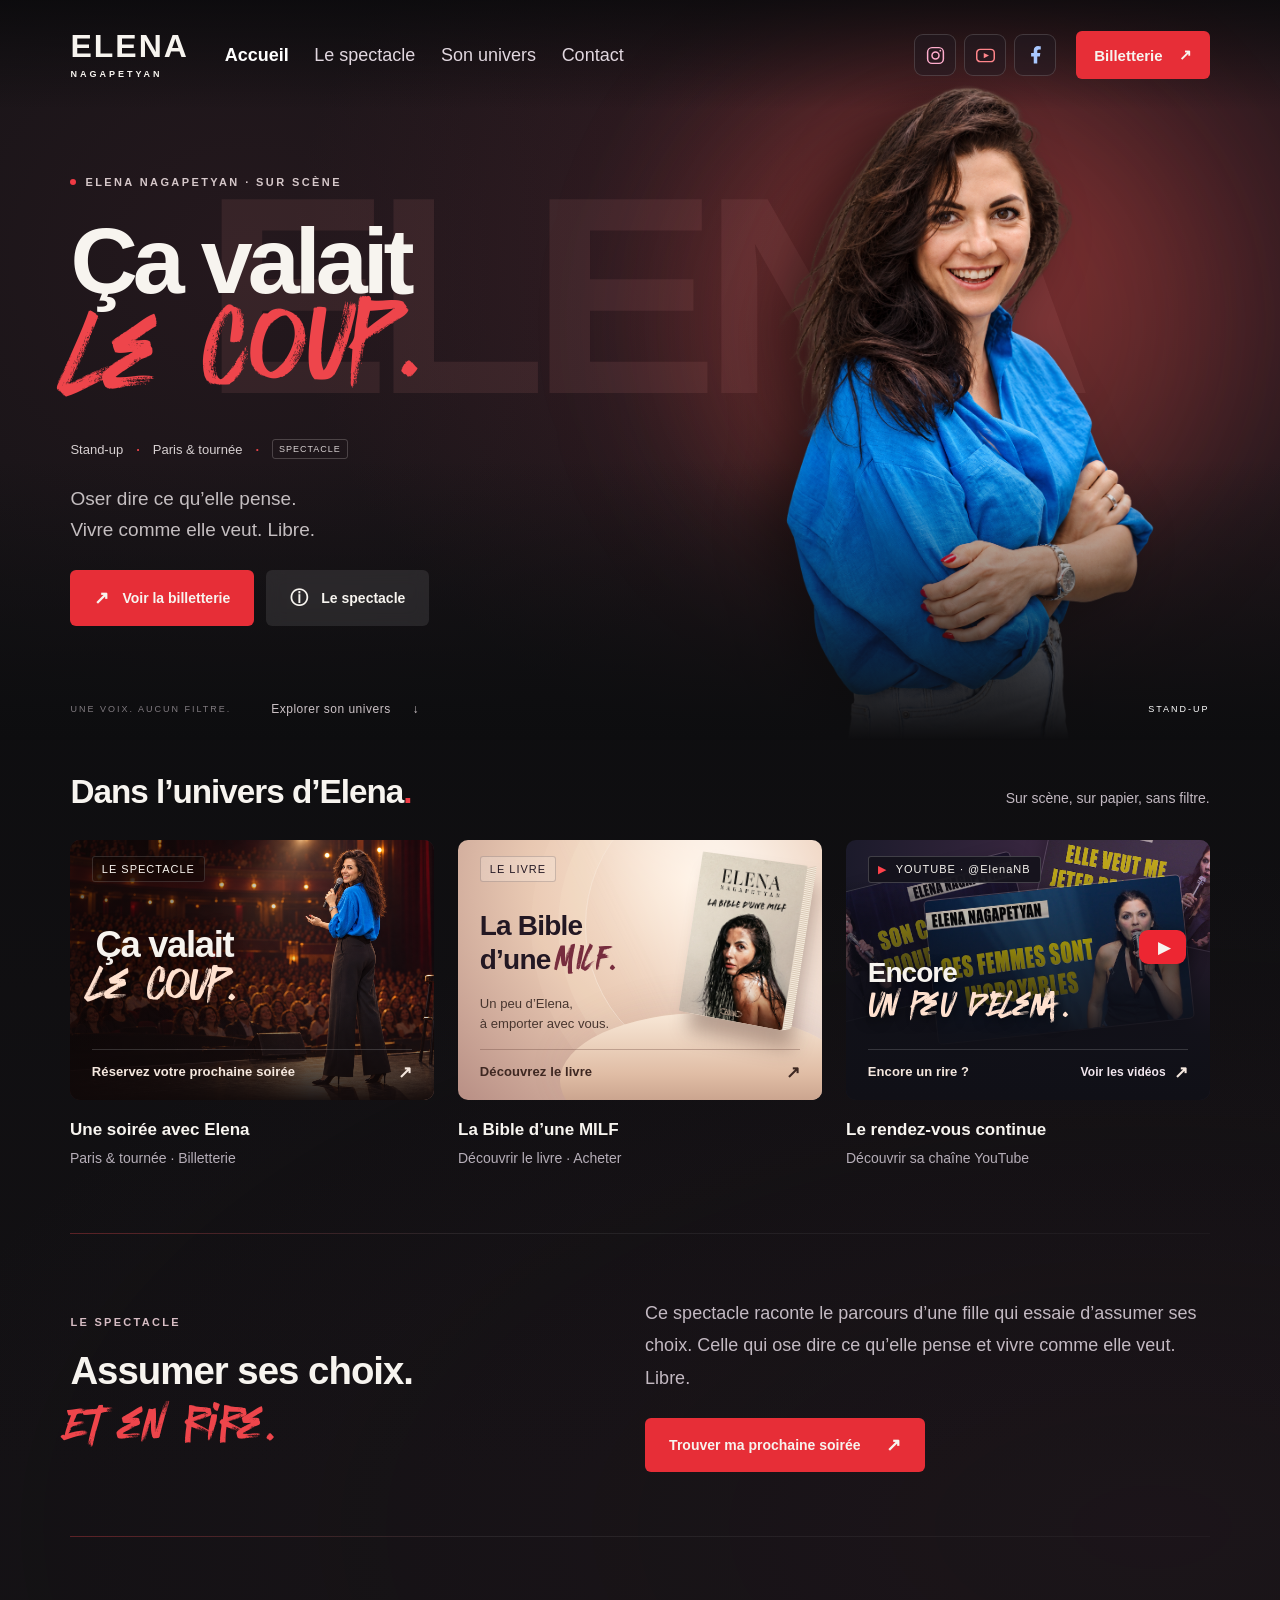
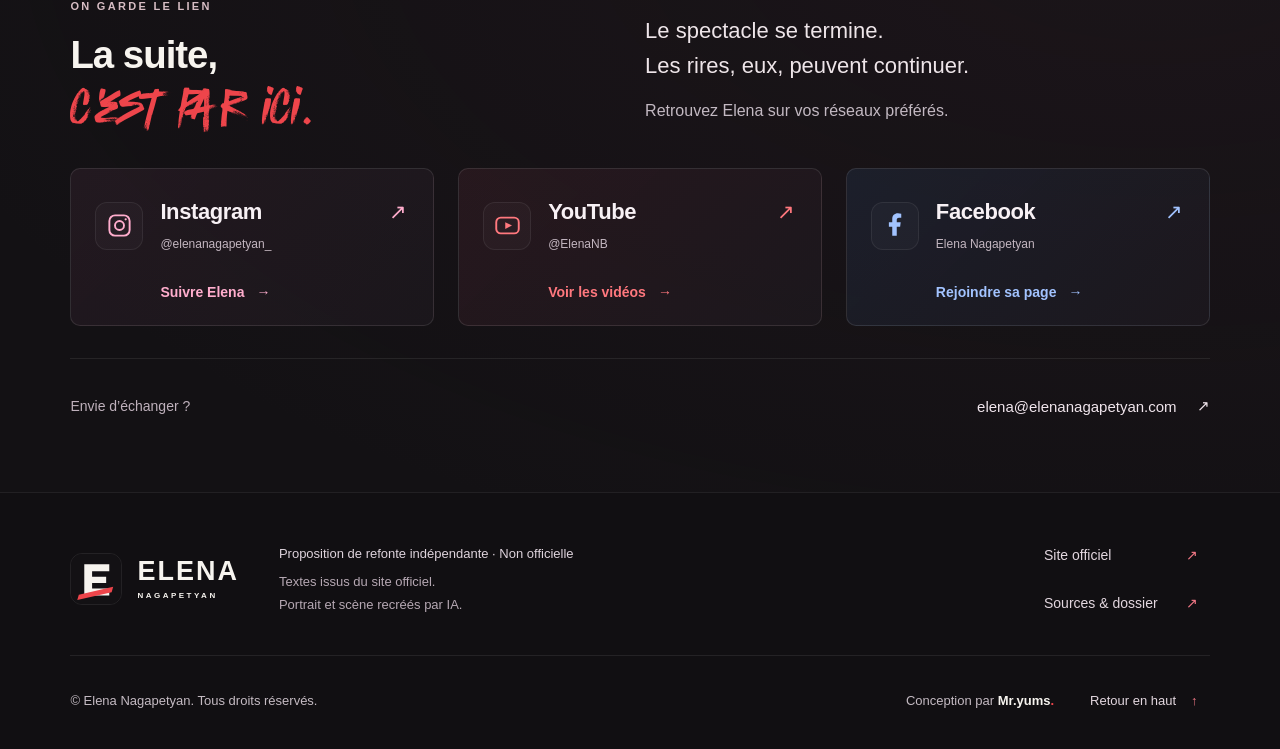
==== commit 067717a2: "[Sol · GPT-6 · 19/09/2026] Harmoniser les proportions et le rythme de toute la page" ====
--- a/site/index.html
+++ b/site/index.html
@@ -1,5 +1,5 @@
 <!doctype html>
-<html lang="fr"><head><meta charset="utf-8"><meta name="viewport" content="width=device-width,initial-scale=1"><meta name="robots" content="noindex,nofollow"><meta name="description" content="Une proposition créative autour de l’univers d’Elena Nagapetyan."><title>Elena — Ça valait le coup · Concept</title><link rel="icon" type="image/png" sizes="32x32" href="assets/favicon-32.png"><link rel="icon" type="image/svg+xml" href="assets/favicon.svg"><link rel="apple-touch-icon" sizes="180x180" href="assets/apple-touch-icon.png"><link rel="stylesheet" href="style.css?v=book-13"></head>
+<html lang="fr"><head><meta charset="utf-8"><meta name="viewport" content="width=device-width,initial-scale=1"><meta name="robots" content="noindex,nofollow"><meta name="description" content="Une proposition créative autour de l’univers d’Elena Nagapetyan."><title>Elena — Ça valait le coup · Concept</title><link rel="icon" type="image/png" sizes="32x32" href="assets/favicon-32.png"><link rel="icon" type="image/svg+xml" href="assets/favicon.svg"><link rel="apple-touch-icon" sizes="180x180" href="assets/apple-touch-icon.png"><link rel="stylesheet" href="style.css?v=harmony-14"></head>
 <body>
 <a class="skip" href="#spectacle">Aller au contenu</a>
 <header><a class="brand" href="#accueil" aria-label="Elena, accueil">ELENA<span>NAGAPETYAN</span></a><nav aria-label="Navigation principale"><a class="active" href="#accueil">Accueil</a><a href="#spectacle">Le spectacle</a><a href="#univers">Son univers</a><a href="#contact">Contact</a></nav><div class="header-actions"><div class="header-socials" aria-label="Réseaux sociaux"><a class="header-social header-instagram" href="https://www.instagram.com/elenanagapetyan_/" target="_blank" rel="noopener noreferrer" aria-label="Elena sur Instagram" title="Elena sur Instagram"><svg aria-hidden="true" viewBox="0 0 24 24" fill="none" stroke="currentColor" stroke-width="1.7"><rect x="3" y="3" width="18" height="18" rx="5"/><circle cx="12" cy="12" r="4"/><circle cx="17.5" cy="6.5" r="1" fill="currentColor" stroke="none"/></svg></a><a class="header-social header-youtube" href="https://www.youtube.com/@ElenaNB" target="_blank" rel="noopener noreferrer" aria-label="Elena sur YouTube" title="Elena sur YouTube"><svg aria-hidden="true" viewBox="0 0 24 24" fill="none" stroke="currentColor" stroke-width="1.7"><rect x="2" y="5" width="20" height="14" rx="4"/><path d="m10 9 6 3-6 3Z" fill="currentColor" stroke="none"/></svg></a><a class="header-social header-facebook" href="https://www.facebook.com/p/Elena-Nagapetyan-100076068015422/" target="_blank" rel="noopener noreferrer" aria-label="Elena sur Facebook" title="Elena sur Facebook"><svg aria-hidden="true" viewBox="0 0 24 24" fill="none" stroke="currentColor" stroke-width="1.7"><path d="M14 21v-8h3l.5-4H14V7c0-1 .4-2 2-2h2V1.5A25 25 0 0 0 15 1c-3 0-5 2-5 5v3H7v4h3v8Z" fill="currentColor" stroke="none"/></svg></a></div><a class="tickets" href="https://linktr.ee/elenanb" target="_blank" rel="noopener noreferrer">Billetterie <span>↗</span></a></div></header>
--- a/site/style.css
+++ b/site/style.css
@@ -218,3 +218,47 @@
 .book .book-copy{left:6%;top:27%;width:49%}
 .book .book-copy strong{font-size:clamp(26px,7.7cqw,37px);line-height:1.12;margin:0 0 17px;letter-spacing:-.8px}
 .book .book-copy small{font-size:clamp(13px,3.6cqw,17px);line-height:1.5}
+
+/* Rythme commun du premier visuel jusqu'au contact. */
+:root{--section-space:clamp(48px,5vw,76px);--layout-gap:24px;--surface:#131114;--muted:#c3b9c2}
+main{background:radial-gradient(ellipse 100% 32% at 90% 73%,#39212c38,transparent),linear-gradient(#0d0d0f 25%,#131114 70%)}
+.catalog{padding-top:32px;padding-bottom:var(--section-space)}
+.section-heading{align-items:baseline;gap:24px;margin-bottom:28px}
+.section-heading h2{font-size:clamp(28px,2.6vw,36px);line-height:1.2;letter-spacing:-1px}
+.section-heading>span{font-size:14px;color:var(--muted)}
+.cards,.contact .socials{gap:var(--layout-gap)}
+.card .card-art,.socials .social-link{border-radius:10px}
+.card .card-caption h3{margin:18px 0 6px;font-size:17px;line-height:1.4}.card .card-caption p{font-size:14px}
+.story,.contact{padding-top:var(--section-space);padding-bottom:var(--section-space);column-gap:clamp(32px,5vw,72px);background:transparent;border-top:0;position:relative}
+.story::before,.contact::before{content:"";position:absolute;top:0;left:var(--page-gutter);right:var(--page-gutter);height:1px;background:linear-gradient(90deg,#ee454b55,#ffffff14 35%,#ffffff08)}
+.story h2,.contact h2{font-size:clamp(32px,3vw,42px);line-height:1.18;letter-spacing:-1px}
+.story h2 em,.contact h2 em{font-size:1.15em;margin-top:7px}
+.story .eyebrow,.contact .eyebrow{margin-bottom:20px}
+.story-copy p{font-size:18px;line-height:1.8;color:var(--muted);margin-bottom:24px}
+.contact{row-gap:32px}.contact-intro{font-size:22px;line-height:1.6}.contact-intro>span{font-size:16px;color:var(--muted)}
+.button,header .tickets{border-radius:6px;min-height:48px}.story-booking{font-size:14px;padding:16px 24px}
+.contact .email{min-height:44px}.site-footer{background:#110f12}
+@media(min-width:1101px){
+ .hero{min-height:740px;padding-bottom:100px}
+ .hero-content{padding-top:165px;width:600px}
+ .hero h1{font-size:clamp(90px,7.3vw,112px);margin:24px 0 26px}
+ .hero .intro{font-size:19px;margin:24px 0}.hero .button{padding:16px 24px}
+ .portrait{height:780px;top:82px;right:calc(var(--page-gutter) + 45px)}
+ .backword{top:155px;font-size:clamp(220px,22vw,340px)}
+ .hero-bottom{bottom:24px}.hero-bottom a{font-size:12px}
+}
+@media(min-width:761px) and (max-width:1000px){
+ .cards{display:grid;grid-template-columns:1fr;overflow:visible;scroll-snap-type:none;padding:0;max-width:580px;margin-inline:auto;gap:32px}
+ .card{width:100%}.card .card-art{height:310px}
+}
+@media(max-width:760px){
+ :root{--section-space:44px;--layout-gap:28px}
+ .catalog{padding-top:28px}.section-heading{margin-bottom:24px}
+ .section-heading h2{font-size:28px}.section-heading>span{display:none}
+ .cards{max-width:none}.card .card-caption h3{font-size:17px;margin-top:15px}.card .card-caption p{font-size:13px}
+ .story,.contact{grid-template-columns:minmax(0,1fr);gap:25px}
+ .story h2,.contact h2{font-size:34px}.story-copy p{font-size:16px}
+ .contact-intro{font-size:20px}.contact-intro>span{font-size:15px}
+ .contact .socials{gap:14px}.contact-mail{padding-top:22px}
+ .hero .button{min-height:48px;font-size:12px}
+}
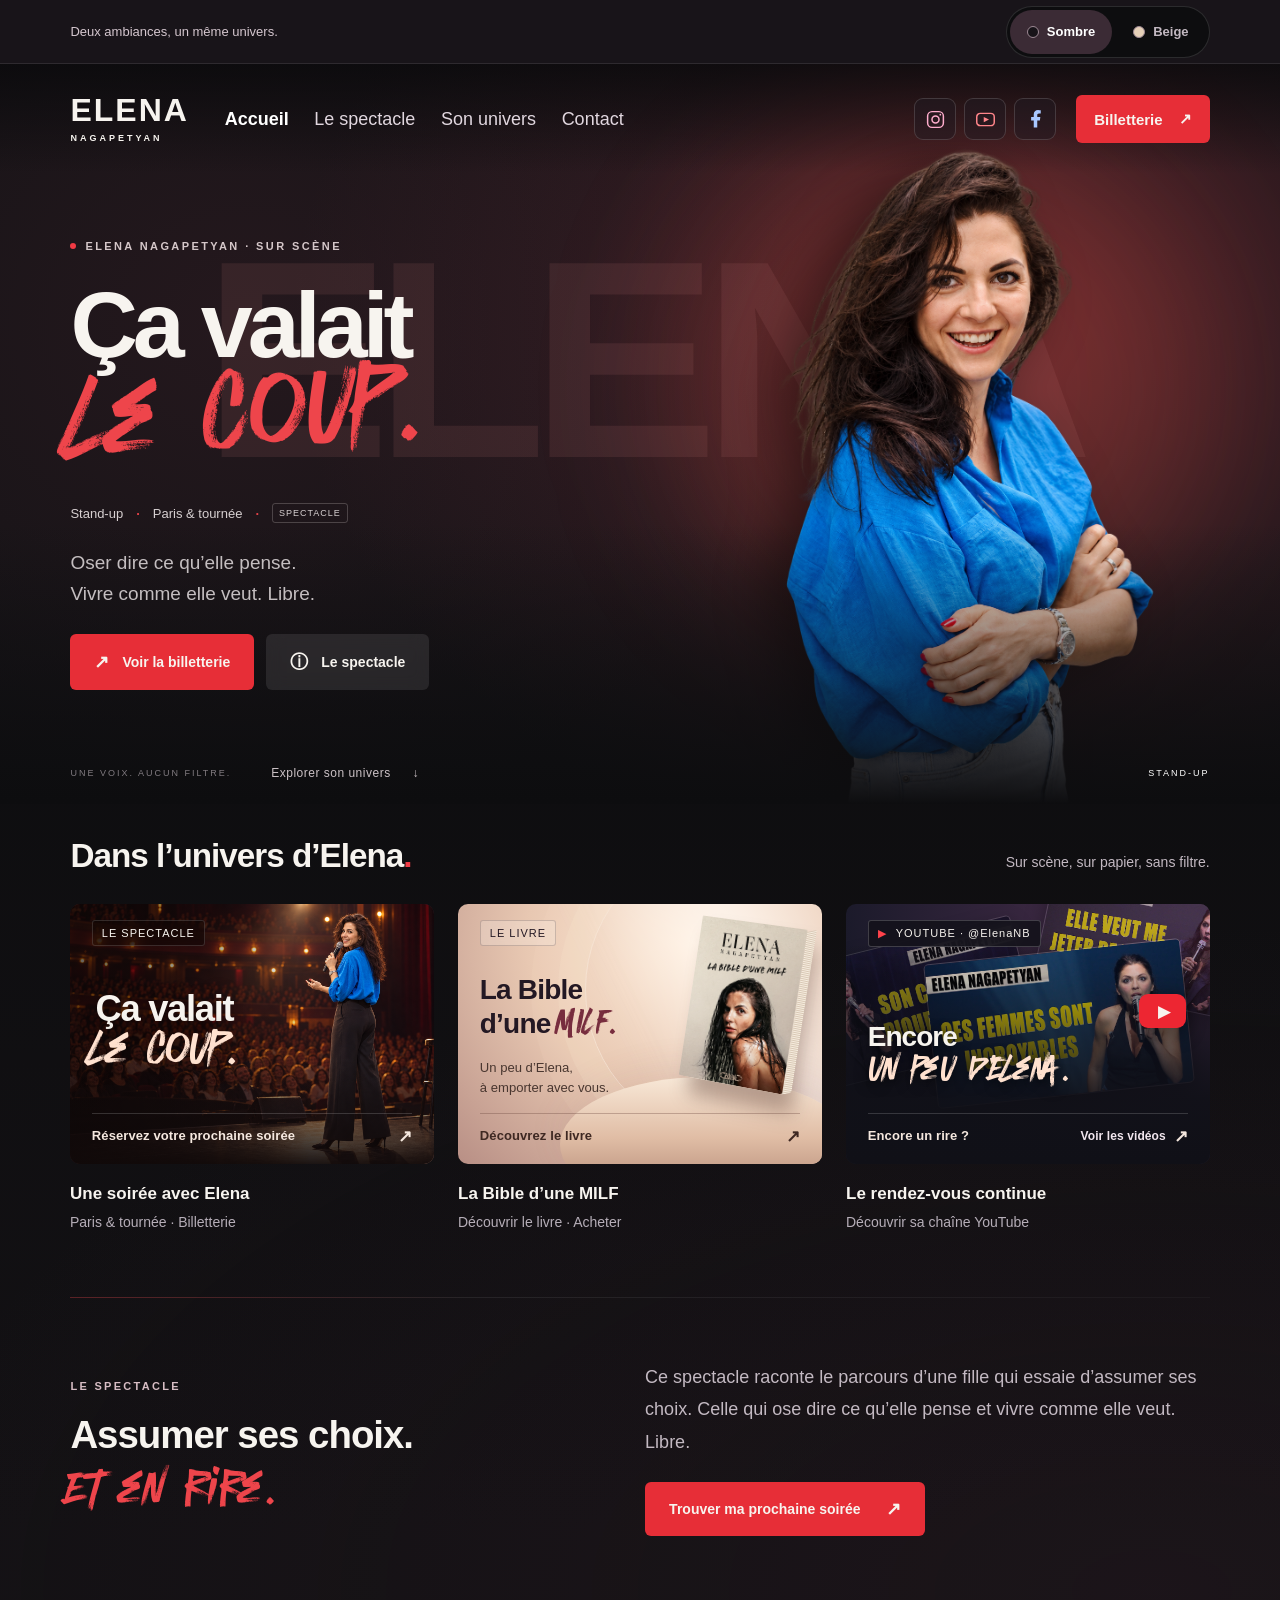
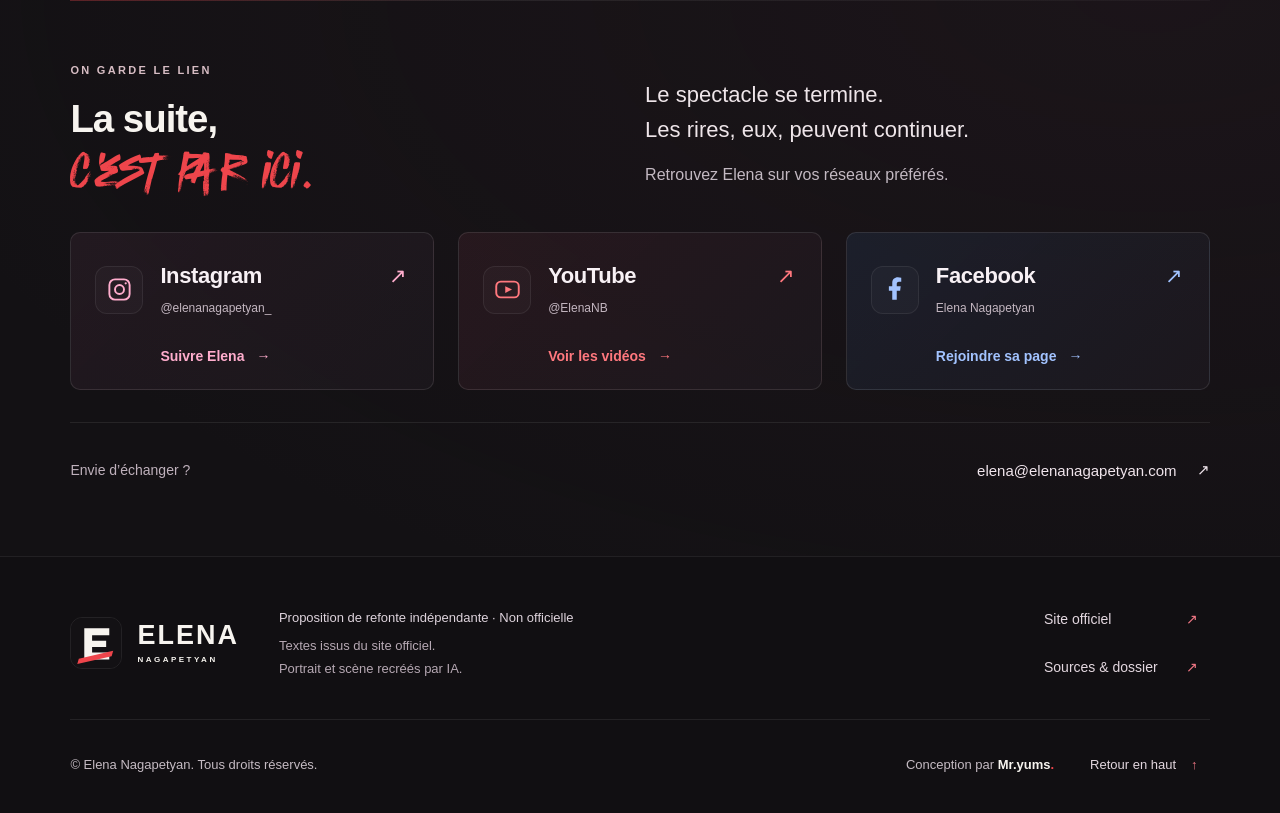
==== commit d3493126: "[Sol · GPT-6 · 19/09/2026] Ajouter une ambiance beige et le choix de thème" ====
--- a/site/index.html
+++ b/site/index.html
@@ -1,6 +1,7 @@
 <!doctype html>
-<html lang="fr"><head><meta charset="utf-8"><meta name="viewport" content="width=device-width,initial-scale=1"><meta name="robots" content="noindex,nofollow"><meta name="description" content="Une proposition créative autour de l’univers d’Elena Nagapetyan."><title>Elena — Ça valait le coup · Concept</title><link rel="icon" type="image/png" sizes="32x32" href="assets/favicon-32.png"><link rel="icon" type="image/svg+xml" href="assets/favicon.svg"><link rel="apple-touch-icon" sizes="180x180" href="assets/apple-touch-icon.png"><link rel="stylesheet" href="style.css?v=harmony-14"></head>
+<html lang="fr"><head><meta charset="utf-8"><meta name="viewport" content="width=device-width,initial-scale=1"><meta name="robots" content="noindex,nofollow"><meta name="description" content="Une proposition créative autour de l’univers d’Elena Nagapetyan."><title>Elena — Ça valait le coup · Concept</title><link rel="icon" type="image/png" sizes="32x32" href="assets/favicon-32.png"><link rel="icon" type="image/svg+xml" href="assets/favicon.svg"><link rel="apple-touch-icon" sizes="180x180" href="assets/apple-touch-icon.png"><script src="theme.js?v=1"></script><link rel="stylesheet" href="style.css?v=themes-15"></head>
 <body>
+<div class="theme-preview"><span>Deux ambiances, un même univers.</span><div class="theme-picker" role="group" aria-label="Ambiance du site"><button type="button" data-theme-choice="dark" aria-pressed="true"><i class="swatch-dark" aria-hidden="true"></i>Sombre</button><button type="button" data-theme-choice="beige" aria-pressed="false"><i class="swatch-beige" aria-hidden="true"></i>Beige</button></div></div>
 <a class="skip" href="#spectacle">Aller au contenu</a>
 <header><a class="brand" href="#accueil" aria-label="Elena, accueil">ELENA<span>NAGAPETYAN</span></a><nav aria-label="Navigation principale"><a class="active" href="#accueil">Accueil</a><a href="#spectacle">Le spectacle</a><a href="#univers">Son univers</a><a href="#contact">Contact</a></nav><div class="header-actions"><div class="header-socials" aria-label="Réseaux sociaux"><a class="header-social header-instagram" href="https://www.instagram.com/elenanagapetyan_/" target="_blank" rel="noopener noreferrer" aria-label="Elena sur Instagram" title="Elena sur Instagram"><svg aria-hidden="true" viewBox="0 0 24 24" fill="none" stroke="currentColor" stroke-width="1.7"><rect x="3" y="3" width="18" height="18" rx="5"/><circle cx="12" cy="12" r="4"/><circle cx="17.5" cy="6.5" r="1" fill="currentColor" stroke="none"/></svg></a><a class="header-social header-youtube" href="https://www.youtube.com/@ElenaNB" target="_blank" rel="noopener noreferrer" aria-label="Elena sur YouTube" title="Elena sur YouTube"><svg aria-hidden="true" viewBox="0 0 24 24" fill="none" stroke="currentColor" stroke-width="1.7"><rect x="2" y="5" width="20" height="14" rx="4"/><path d="m10 9 6 3-6 3Z" fill="currentColor" stroke="none"/></svg></a><a class="header-social header-facebook" href="https://www.facebook.com/p/Elena-Nagapetyan-100076068015422/" target="_blank" rel="noopener noreferrer" aria-label="Elena sur Facebook" title="Elena sur Facebook"><svg aria-hidden="true" viewBox="0 0 24 24" fill="none" stroke="currentColor" stroke-width="1.7"><path d="M14 21v-8h3l.5-4H14V7c0-1 .4-2 2-2h2V1.5A25 25 0 0 0 15 1c-3 0-5 2-5 5v3H7v4h3v8Z" fill="currentColor" stroke="none"/></svg></a></div><a class="tickets" href="https://linktr.ee/elenanb" target="_blank" rel="noopener noreferrer">Billetterie <span>↗</span></a></div></header>
 <main><section class="hero" id="accueil"><div class="glow"></div><div class="backword" aria-hidden="true">ELENA</div><img class="portrait" src="assets/elena-hd.png" alt="Elena Nagapetyan" fetchpriority="high"><div class="hero-shade"></div><div class="hero-content"><p class="eyebrow"><span></span> ELENA NAGAPETYAN · SUR SCÈNE</p><h1><span>Ça valait</span><br><em>le coup.</em></h1><div class="metadata"><span>Stand-up</span><b>·</b><span>Paris & tournée</span><b>·</b><span class="tag">SPECTACLE</span></div><p class="intro">Oser dire ce qu’elle pense.<br>Vivre comme elle veut. Libre.</p><div class="actions"><a class="button primary" href="https://linktr.ee/elenanb" target="_blank" rel="noopener noreferrer"><span>↗</span> Voir la billetterie</a><a class="button secondary" href="#spectacle"><span>ⓘ</span> Le spectacle</a></div></div><div class="hero-bottom"><span>UNE VOIX. AUCUN FILTRE.</span><a href="#univers">Explorer son univers <span>↓</span></a><span class="index">STAND-UP</span></div></section>
@@ -11,5 +12,5 @@
 <div class="footer-main"><a class="footer-identity" href="#accueil" aria-label="Elena Nagapetyan — retour à l’accueil"><img src="assets/favicon.svg" width="52" height="52" alt=""><span class="brand">ELENA<span>NAGAPETYAN</span></span></a><p class="footer-note"><strong>Proposition de refonte indépendante · Non officielle</strong><span>Textes issus du site officiel.<br>Portrait et scène recréés par IA.</span></p><nav class="footer-links" aria-label="Informations sur le site"><a href="https://www.elenanagapetyan.com/" target="_blank" rel="noopener noreferrer">Site officiel <span aria-hidden="true">↗</span></a><a href="dossier.html">Sources & dossier <span aria-hidden="true">↗</span></a></nav></div>
 <div class="footer-credits"><span>© Elena Nagapetyan. Tous droits réservés.</span><span class="footer-signature">Conception par <strong>Mr.yums<span aria-hidden="true">.</span></strong></span><a class="back-to-top" href="#accueil">Retour en haut <span aria-hidden="true">↑</span></a></div>
 </footer>
-<script src="interactions.js?v=2" defer></script>
+<script src="interactions.js?v=3" defer></script>
 </body></html>
--- a/site/style.css
+++ b/site/style.css
@@ -262,3 +262,55 @@
  .contact .socials{gap:14px}.contact-mail{padding-top:22px}
  .hero .button{min-height:48px;font-size:12px}
 }
+
+/* Deux palettes pour la même composition. */
+.theme-preview{height:64px;padding:0 var(--page-gutter);display:flex;align-items:center;justify-content:space-between;gap:16px;background:#181419;border-bottom:1px solid #ffffff18;color:#d5c7cf;font-size:13px}
+.theme-picker{display:flex;gap:4px;padding:3px;border:1px solid #ffffff20;border-radius:30px;background:#0d0d0f}
+.theme-picker button{display:flex;align-items:center;justify-content:center;gap:8px;min-height:44px;padding:8px 17px;border:0;border-radius:24px;background:transparent;color:#c3b9c2;font:600 13px Arial;cursor:pointer}
+.theme-picker button[aria-pressed="true"]{background:#3b2b35;color:#fff}.theme-picker button:focus-visible{outline:3px solid #ee454b;outline-offset:3px}
+.theme-picker i{width:12px;height:12px;border:1px solid #9d8994;border-radius:50%}.swatch-dark{background:#181419}.swatch-beige{background:#e5d0b8}
+header{top:64px}
+html[data-theme="beige"]{color-scheme:light;--muted:#69584d;--surface:#f0e4d5}
+[data-theme="beige"] body{background:#f5ecdf;color:#30251f}
+[data-theme="beige"] main{background:radial-gradient(ellipse 100% 32% at 90% 73%,#d7bba642,transparent),linear-gradient(#f5ecdf 25%,#eee0ce 70%)}
+[data-theme="beige"] .theme-preview{background:#e8d9c6;border-color:#755a3824;color:#584739}
+[data-theme="beige"] .theme-picker{background:#f7efe5;border-color:#755a3833}
+[data-theme="beige"] .theme-picker button{color:#69584d}[data-theme="beige"] .theme-picker button[aria-pressed="true"]{background:#73513f;color:#fff8f0}
+[data-theme="beige"] header{background:linear-gradient(#f5ecdfed,transparent)}
+[data-theme="beige"] header nav{color:#5e4a3f}[data-theme="beige"] header nav a:hover,[data-theme="beige"] header nav a.active{color:#33251e}
+[data-theme="beige"] .header-social{background:#fff7e980;border-color:#70523e33}
+[data-theme="beige"] .header-instagram{color:#943f61}[data-theme="beige"] .header-youtube{color:#a93936}[data-theme="beige"] .header-facebook{color:#3b5e8c}
+[data-theme="beige"] .header-social:hover{background:#e8d5c1}
+[data-theme="beige"] .hero{background:radial-gradient(ellipse at 76% 35%,#d2b193 0%,#e7d4bb 38%,#f5ecdf 76%)}
+[data-theme="beige"] .glow{background:#b9936b24}
+[data-theme="beige"] .backword{color:#8b624720}
+[data-theme="beige"] .hero-shade{background:linear-gradient(0deg,#f5ecdf 0%,transparent 38%)}
+[data-theme="beige"] .hero .eyebrow{color:#614d40}[data-theme="beige"] .eyebrow>span{background:#945a42}
+[data-theme="beige"] .hero em,[data-theme="beige"] .story em,[data-theme="beige"] .contact em{color:#98543b}
+[data-theme="beige"] .metadata,[data-theme="beige"] .hero .intro{color:#5a483b}[data-theme="beige"] .metadata b{color:#98543b}[data-theme="beige"] .tag{border-color:#765b3e55}
+[data-theme="beige"] .primary,[data-theme="beige"] header .tickets{background:#79513b;color:#fffaf3}[data-theme="beige"] .primary:hover,[data-theme="beige"] header .tickets:hover{background:#613d2b}
+[data-theme="beige"] .secondary{background:#e0cbb3;color:#392c22}
+[data-theme="beige"] .hero-bottom,[data-theme="beige"] .hero-bottom a,[data-theme="beige"] .hero-bottom .index{color:#665143}
+[data-theme="beige"] .section-heading h2 span{color:#98543b}
+[data-theme="beige"] .card .card-caption p{color:#69584d}
+[data-theme="beige"] .stage .card-title,[data-theme="beige"] .video .video-type,[data-theme="beige"] .stage .pill,[data-theme="beige"] .video .pill{color:#fff4e9}
+[data-theme="beige"] .story::before,[data-theme="beige"] .contact::before{background:linear-gradient(90deg,#986b4166,#76533226 35%,#76533212)}
+[data-theme="beige"] .story .eyebrow,[data-theme="beige"] .contact .eyebrow{color:#745641}
+[data-theme="beige"] .contact-intro{color:#49372c}
+[data-theme="beige"] .socials .social-link{--social-color:#943f61;background:linear-gradient(135deg,#f7e9dc,#ead9c5);border-color:#80634333;color:#382b24}
+[data-theme="beige"] .socials .social-youtube{--social-color:#a63e34;background:linear-gradient(135deg,#f3e1ce,#e5cdb4)}
+[data-theme="beige"] .socials .social-facebook{--social-color:#395d86;background:linear-gradient(135deg,#eee5d7,#dfd4c3)}
+[data-theme="beige"] .social-icon{background:#fff9ed88;border-color:#76533222}[data-theme="beige"] .social-handle{color:#68554a}
+[data-theme="beige"] .socials .social-link:hover{color:#30251f;border-color:var(--social-color)}
+[data-theme="beige"] .contact-mail{border-color:#76533233;color:#69584d}[data-theme="beige"] .contact .email{color:#49372c}
+[data-theme="beige"] .site-footer{background:#e5d5c1;border-color:#76533226;color:#69584d}
+[data-theme="beige"] .footer-identity .brand,[data-theme="beige"] .footer-signature strong{color:#382b24}
+[data-theme="beige"] .footer-note strong,[data-theme="beige"] .footer-links,[data-theme="beige"] .back-to-top{color:#554133}
+[data-theme="beige"] .footer-note>span{color:#69584d}[data-theme="beige"] .footer-credits{border-color:#76533233}
+[data-theme="beige"] .footer-links a>span,[data-theme="beige"] .back-to-top>span,[data-theme="beige"] .footer-signature strong>span{color:#98543b}
+[data-theme="beige"] .footer-links a:hover,[data-theme="beige"] .back-to-top:hover{background:#d6bda34d;color:#30251f}
+[data-theme="beige"] a:focus-visible,[data-theme="beige"] .theme-picker button:focus-visible{outline-color:#875439}
+@media(max-width:760px){.theme-preview{justify-content:center}.theme-preview>span{display:none}}
+@media(max-width:1000px){[data-theme="beige"] .hero-shade{background:linear-gradient(0deg,#f5ecdf 5%,#f5ecdfd9 40%,transparent 85%),linear-gradient(90deg,#f5ecdf55,transparent)}}
+[data-theme="beige"] .video .play{color:#fff}
+@media(max-width:1000px){[data-theme="beige"] .portrait{opacity:1}[data-theme="beige"] .hero-shade{background:linear-gradient(0deg,#f5ecdf 5%,#f5ecdfeb 38%,#f5ecdf55 57%,transparent 74%),linear-gradient(90deg,#f5ecdf99,transparent 70%)}}
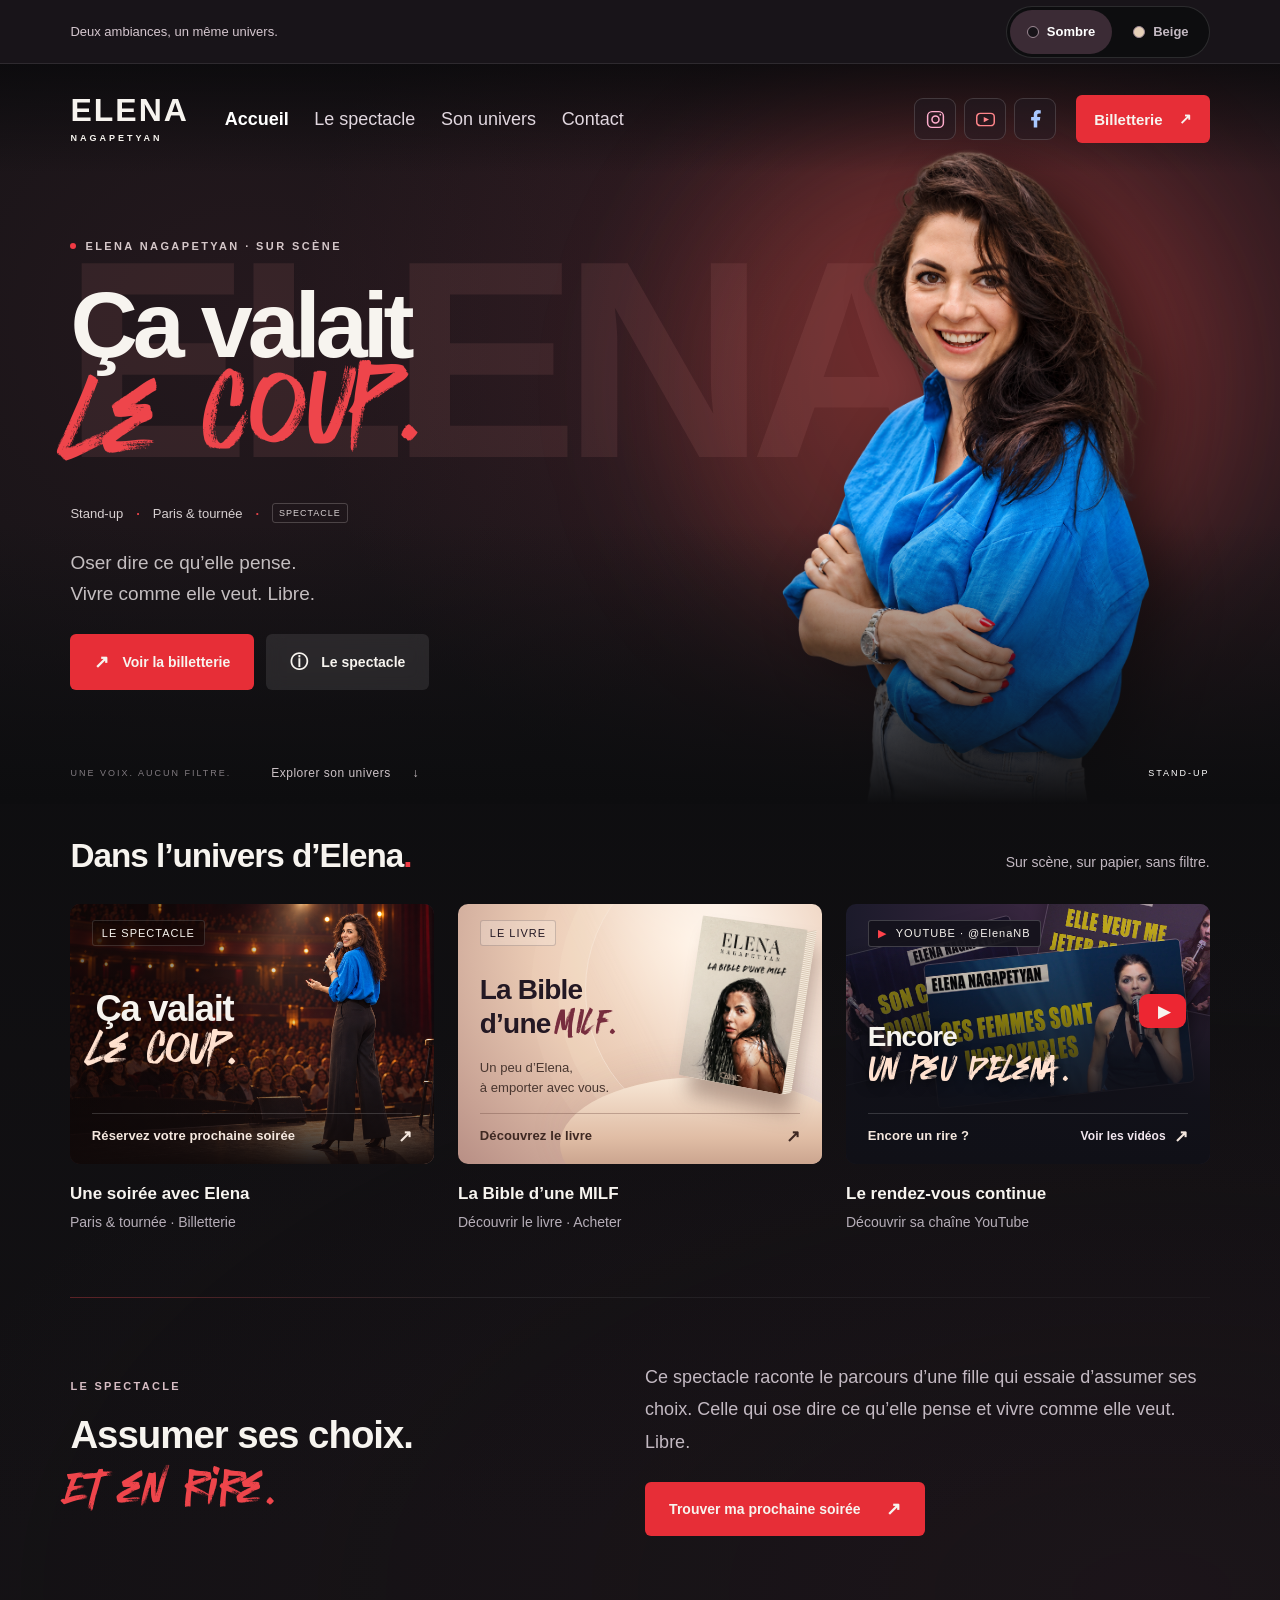
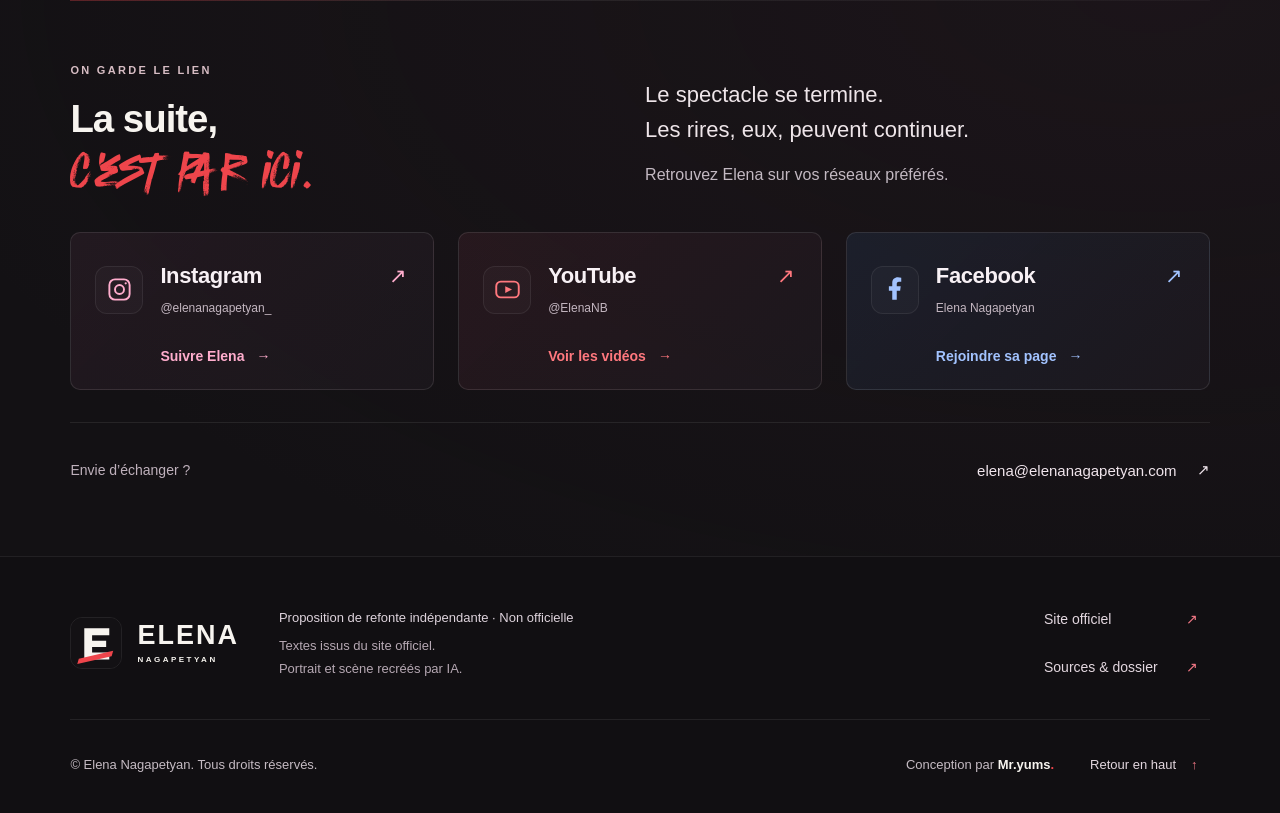
==== commit 2e57d251: "[Sol · GPT-6 · 19/09/2026] Retourner le portrait et décaler le prénom de fond" ====
--- a/site/index.html
+++ b/site/index.html
@@ -1,5 +1,5 @@
 <!doctype html>
-<html lang="fr"><head><meta charset="utf-8"><meta name="viewport" content="width=device-width,initial-scale=1"><meta name="robots" content="noindex,nofollow"><meta name="description" content="Une proposition créative autour de l’univers d’Elena Nagapetyan."><title>Elena — Ça valait le coup · Concept</title><link rel="icon" type="image/png" sizes="32x32" href="assets/favicon-32.png"><link rel="icon" type="image/svg+xml" href="assets/favicon.svg"><link rel="apple-touch-icon" sizes="180x180" href="assets/apple-touch-icon.png"><script src="theme.js?v=1"></script><link rel="stylesheet" href="style.css?v=themes-15"></head>
+<html lang="fr"><head><meta charset="utf-8"><meta name="viewport" content="width=device-width,initial-scale=1"><meta name="robots" content="noindex,nofollow"><meta name="description" content="Une proposition créative autour de l’univers d’Elena Nagapetyan."><title>Elena — Ça valait le coup · Concept</title><link rel="icon" type="image/png" sizes="32x32" href="assets/favicon-32.png"><link rel="icon" type="image/svg+xml" href="assets/favicon.svg"><link rel="apple-touch-icon" sizes="180x180" href="assets/apple-touch-icon.png"><script src="theme.js?v=1"></script><link rel="stylesheet" href="style.css?v=portrait-16"></head>
 <body>
 <div class="theme-preview"><span>Deux ambiances, un même univers.</span><div class="theme-picker" role="group" aria-label="Ambiance du site"><button type="button" data-theme-choice="dark" aria-pressed="true"><i class="swatch-dark" aria-hidden="true"></i>Sombre</button><button type="button" data-theme-choice="beige" aria-pressed="false"><i class="swatch-beige" aria-hidden="true"></i>Beige</button></div></div>
 <a class="skip" href="#spectacle">Aller au contenu</a>
--- a/site/style.css
+++ b/site/style.css
@@ -314,3 +314,9 @@
 @media(max-width:1000px){[data-theme="beige"] .hero-shade{background:linear-gradient(0deg,#f5ecdf 5%,#f5ecdfd9 40%,transparent 85%),linear-gradient(90deg,#f5ecdf55,transparent)}}
 [data-theme="beige"] .video .play{color:#fff}
 @media(max-width:1000px){[data-theme="beige"] .portrait{opacity:1}[data-theme="beige"] .hero-shade{background:linear-gradient(0deg,#f5ecdf 5%,#f5ecdfeb 38%,#f5ecdf55 57%,transparent 74%),linear-gradient(90deg,#f5ecdf99,transparent 70%)}}
+
+/* Le portrait regarde vers le titre ; le prénom respire à sa gauche. */
+.portrait{transform:scaleX(-1)}
+@media(min-width:1101px){.backword{left:calc(50% - 140px)}}
+@media(min-width:621px) and (max-width:1100px){.backword{left:calc(50% - 240px)}}
+@media(max-width:620px){.backword{left:-6%}}
